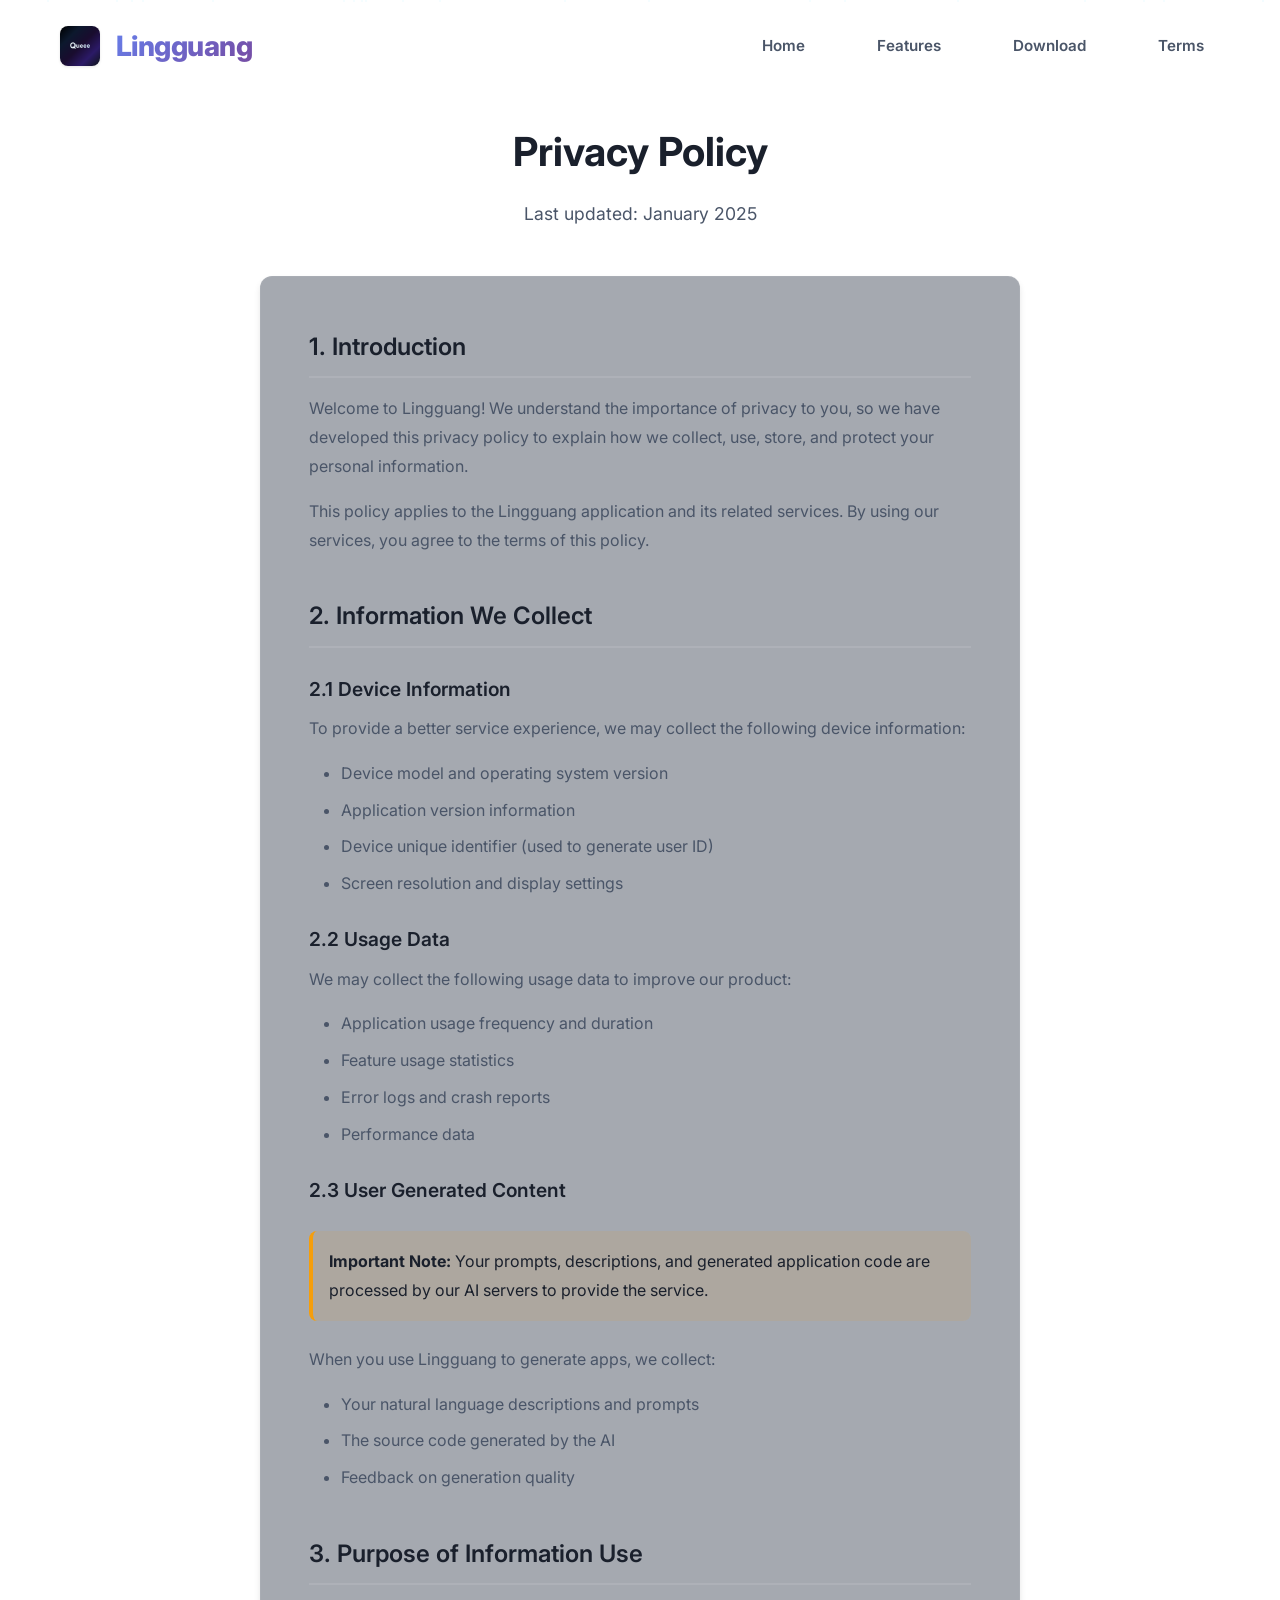
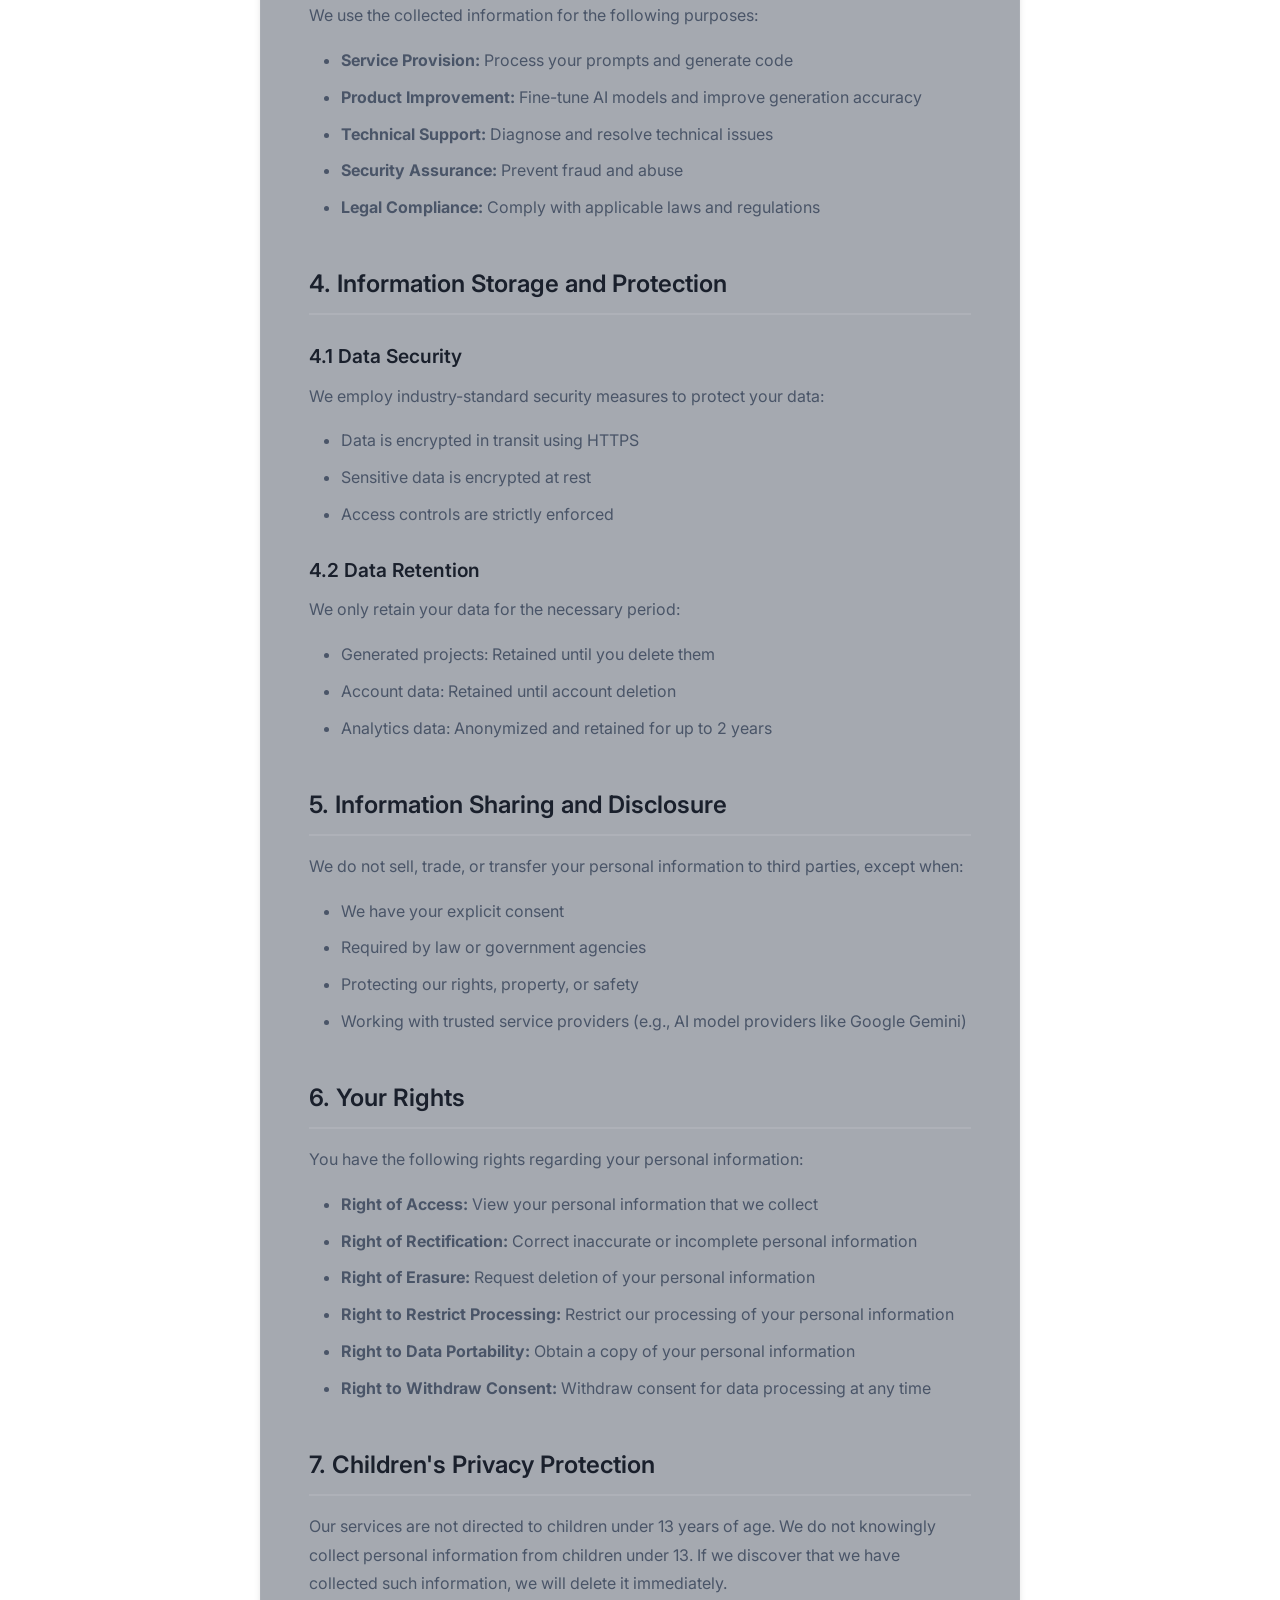
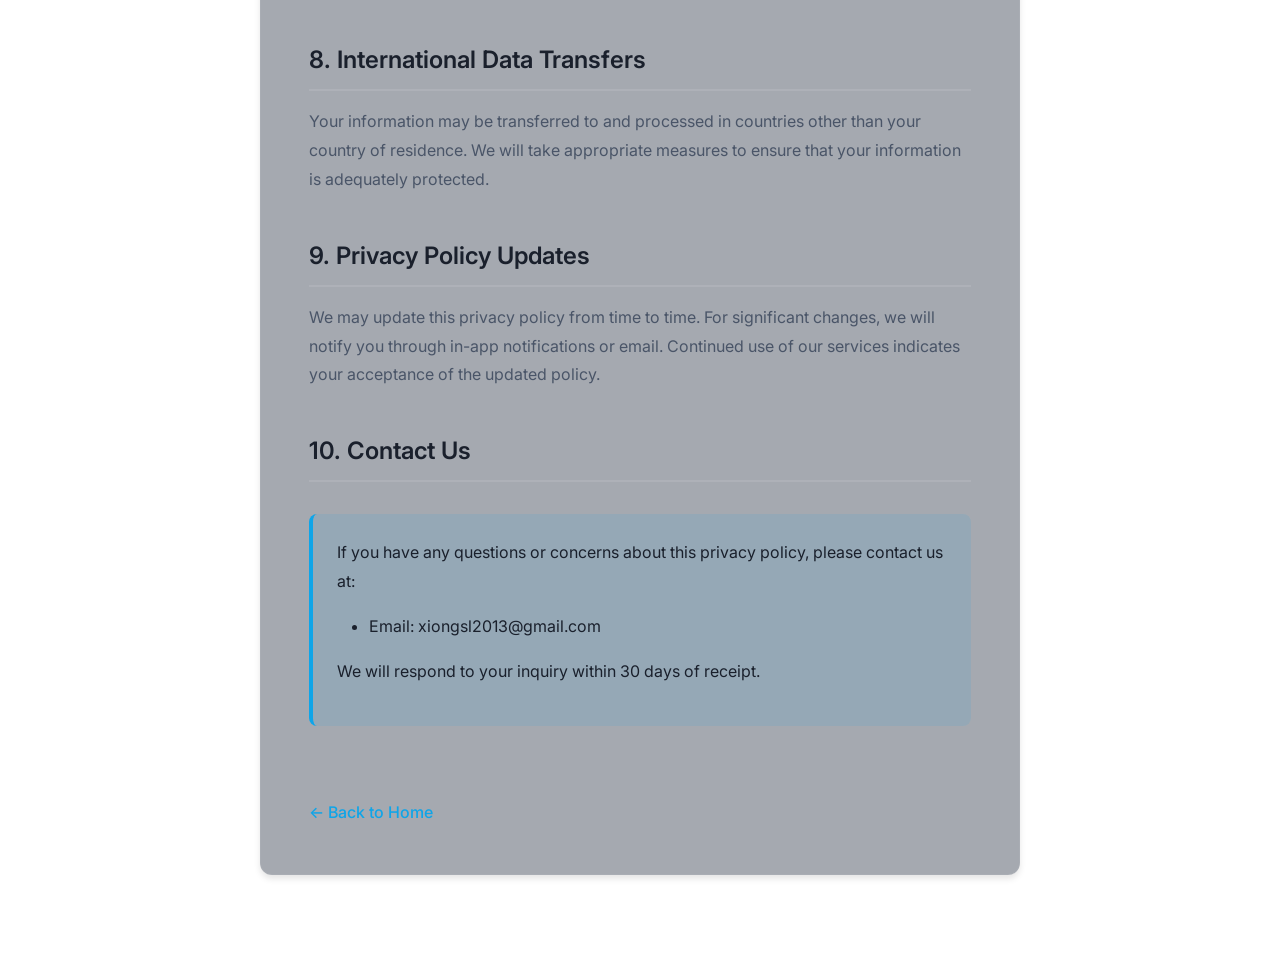
==== privacy.html @ 13939db3 "Initial official website content for Not Gone Today. Made-with: Cursor" ====
<!DOCTYPE html>
<html lang="en">
<head>
    <meta charset="UTF-8">
    <meta name="viewport" content="width=device-width, initial-scale=1.0">
    <title>Privacy Policy - Lingguang</title>
    <meta name="description" content="Lingguang Privacy Policy - Learn how we collect, use and protect your personal information">
    <link rel="preconnect" href="https://fonts.googleapis.com">
    <link rel="preconnect" href="https://fonts.gstatic.com" crossorigin>
    <link href="https://fonts.googleapis.com/css2?family=Inter:wght@400;500;600;700;800;900&display=swap" rel="stylesheet">
    <link rel="stylesheet" href="styles.css">
    <link rel="icon" type="image/png" href="assets/icon/app_icon.png">
    <style>
        .privacy-container {
            max-width: 800px;
            margin: 0 auto;
            padding: 120px 20px 80px;
        }
        
        .privacy-header {
            text-align: center;
            margin-bottom: 3rem;
        }
        
        .privacy-title {
            font-size: 2.5rem;
            font-weight: 700;
            color: var(--text-primary);
            margin-bottom: 1rem;
        }
        
        .privacy-subtitle {
            font-size: 1.1rem;
            color: var(--text-secondary);
        }
        
        .privacy-content {
            background: rgba(30, 41, 59, 0.4);
            backdrop-filter: blur(20px);
            padding: 3rem;
            border-radius: 12px;
            box-shadow: 0 4px 6px rgba(0, 0, 0, 0.1);
            line-height: 1.8;
            border: 1px solid rgba(255, 255, 255, 0.05);
            color: var(--text-secondary);
        }
        
        .privacy-section {
            margin-bottom: 2.5rem;
        }
        
        .privacy-section h2 {
            font-size: 1.5rem;
            font-weight: 600;
            color: var(--text-primary);
            margin-bottom: 1rem;
            padding-bottom: 0.5rem;
            border-bottom: 2px solid rgba(255, 255, 255, 0.1);
        }
        
        .privacy-section h3 {
            font-size: 1.2rem;
            font-weight: 600;
            color: var(--text-primary);
            margin: 1.5rem 0 0.5rem;
        }
        
        .privacy-section p {
            margin-bottom: 1rem;
        }
        
        .privacy-section ul {
            margin: 1rem 0;
            padding-left: 2rem;
        }
        
        .privacy-section li {
            margin-bottom: 0.5rem;
        }
        
        .highlight {
            background-color: rgba(245, 158, 11, 0.1);
            padding: 1rem;
            border-radius: 8px;
            border-left: 4px solid #f59e0b;
            margin: 1.5rem 0;
            color: var(--text-primary);
        }
        
        .contact-info {
            background-color: rgba(14, 165, 233, 0.1);
            padding: 1.5rem;
            border-radius: 8px;
            border-left: 4px solid #0ea5e9;
            margin: 2rem 0;
            color: var(--text-primary);
        }
        
        .back-link {
            display: inline-block;
            margin-top: 2rem;
            color: #0ea5e9;
            text-decoration: none;
            font-weight: 500;
        }
        
        .back-link:hover {
            text-decoration: underline;
        }
        
        @media (max-width: 768px) {
            .privacy-container {
                padding: 100px 15px 60px;
            }
            
            .privacy-content {
                padding: 2rem;
            }
            
            .privacy-title {
                font-size: 2rem;
            }
        }
    </style>
</head>
<body>
    <!-- Navbar -->
    <nav class="navbar">
        <div class="nav-container">
            <div class="nav-logo">
                <img src="assets/icon/app_icon.png" alt="Lingguang" class="logo-img">
                <span class="logo-text">Lingguang</span>
            </div>
            <div class="nav-menu">
                <a href="index.html" class="nav-link">Home</a>
                <a href="index.html#features" class="nav-link">Features</a>
                <a href="index.html#download" class="nav-link">Download</a>
                <a href="terms.html" class="nav-link">Terms</a>
            </div>
        </div>
    </nav>

    <div class="privacy-container">
        <div class="privacy-header">
            <h1 class="privacy-title">Privacy Policy</h1>
            <p class="privacy-subtitle">Last updated: January 2025</p>
        </div>

        <div class="privacy-content">
            <div class="privacy-section">
                <h2>1. Introduction</h2>
                <p>
                    Welcome to Lingguang! We understand the importance of privacy to you, so we have developed this privacy policy to explain how we collect, use, store, and protect your personal information.
                </p>
                <p>
                    This policy applies to the Lingguang application and its related services. By using our services, you agree to the terms of this policy.
                </p>
            </div>

            <div class="privacy-section">
                <h2>2. Information We Collect</h2>
                
                <h3>2.1 Device Information</h3>
                <p>To provide a better service experience, we may collect the following device information:</p>
                <ul>
                    <li>Device model and operating system version</li>
                    <li>Application version information</li>
                    <li>Device unique identifier (used to generate user ID)</li>
                    <li>Screen resolution and display settings</li>
                </ul>

                <h3>2.2 Usage Data</h3>
                <p>We may collect the following usage data to improve our product:</p>
                <ul>
                    <li>Application usage frequency and duration</li>
                    <li>Feature usage statistics</li>
                    <li>Error logs and crash reports</li>
                    <li>Performance data</li>
                </ul>

                <h3>2.3 User Generated Content</h3>
                <div class="highlight">
                    <strong>Important Note:</strong> Your prompts, descriptions, and generated application code are processed by our AI servers to provide the service.
                </div>
                <p>When you use Lingguang to generate apps, we collect:</p>
                <ul>
                    <li>Your natural language descriptions and prompts</li>
                    <li>The source code generated by the AI</li>
                    <li>Feedback on generation quality</li>
                </ul>
            </div>

            <div class="privacy-section">
                <h2>3. Purpose of Information Use</h2>
                <p>We use the collected information for the following purposes:</p>
                <ul>
                    <li><strong>Service Provision:</strong> Process your prompts and generate code</li>
                    <li><strong>Product Improvement:</strong> Fine-tune AI models and improve generation accuracy</li>
                    <li><strong>Technical Support:</strong> Diagnose and resolve technical issues</li>
                    <li><strong>Security Assurance:</strong> Prevent fraud and abuse</li>
                    <li><strong>Legal Compliance:</strong> Comply with applicable laws and regulations</li>
                </ul>
            </div>

            <div class="privacy-section">
                <h2>4. Information Storage and Protection</h2>
                
                <h3>4.1 Data Security</h3>
                <p>We employ industry-standard security measures to protect your data:</p>
                <ul>
                    <li>Data is encrypted in transit using HTTPS</li>
                    <li>Sensitive data is encrypted at rest</li>
                    <li>Access controls are strictly enforced</li>
                </ul>

                <h3>4.2 Data Retention</h3>
                <p>We only retain your data for the necessary period:</p>
                <ul>
                    <li>Generated projects: Retained until you delete them</li>
                    <li>Account data: Retained until account deletion</li>
                    <li>Analytics data: Anonymized and retained for up to 2 years</li>
                </ul>
            </div>

            <div class="privacy-section">
                <h2>5. Information Sharing and Disclosure</h2>
                <p>We do not sell, trade, or transfer your personal information to third parties, except when:</p>
                <ul>
                    <li>We have your explicit consent</li>
                    <li>Required by law or government agencies</li>
                    <li>Protecting our rights, property, or safety</li>
                    <li>Working with trusted service providers (e.g., AI model providers like Google Gemini)</li>
                </ul>
            </div>

            <div class="privacy-section">
                <h2>6. Your Rights</h2>
                <p>You have the following rights regarding your personal information:</p>
                <ul>
                    <li><strong>Right of Access:</strong> View your personal information that we collect</li>
                    <li><strong>Right of Rectification:</strong> Correct inaccurate or incomplete personal information</li>
                    <li><strong>Right of Erasure:</strong> Request deletion of your personal information</li>
                    <li><strong>Right to Restrict Processing:</strong> Restrict our processing of your personal information</li>
                    <li><strong>Right to Data Portability:</strong> Obtain a copy of your personal information</li>
                    <li><strong>Right to Withdraw Consent:</strong> Withdraw consent for data processing at any time</li>
                </ul>
            </div>

            <div class="privacy-section">
                <h2>7. Children's Privacy Protection</h2>
                <p>
                    Our services are not directed to children under 13 years of age. We do not knowingly collect personal information from children under 13.
                    If we discover that we have collected such information, we will delete it immediately.
                </p>
            </div>

            <div class="privacy-section">
                <h2>8. International Data Transfers</h2>
                <p>
                    Your information may be transferred to and processed in countries other than your country of residence.
                    We will take appropriate measures to ensure that your information is adequately protected.
                </p>
            </div>

            <div class="privacy-section">
                <h2>9. Privacy Policy Updates</h2>
                <p>
                    We may update this privacy policy from time to time. For significant changes, we will notify you through in-app notifications or email.
                    Continued use of our services indicates your acceptance of the updated policy.
                </p>
            </div>

            <div class="privacy-section">
                <h2>10. Contact Us</h2>
                <div class="contact-info">
                    <p>If you have any questions or concerns about this privacy policy, please contact us at:</p>
                    <ul>
                        <li>Email: xiongsl2013@gmail.com</li>
                    </ul>
                    <p>We will respond to your inquiry within 30 days of receipt.</p>
                </div>
            </div>

            <a href="index.html" class="back-link">← Back to Home</a>
        </div>
    </div>

    <script src="script.js"></script>
</body>
</html>
---- styles.css ----
/* 全局样式重置 */
* {
    margin: 0;
    padding: 0;
    box-sizing: border-box;
}

:root {
    /* 现代化配色方案 */
    --primary-gradient: linear-gradient(135deg, #667eea 0%, #764ba2 100%);
    --secondary-gradient: linear-gradient(135deg, #f093fb 0%, #f5576c 100%);
    --accent-gradient: linear-gradient(135deg, #4facfe 0%, #00f2fe 100%);
    --dark-gradient: linear-gradient(135deg, #2c3e50 0%, #34495e 100%);
    --glass-bg: rgba(255, 255, 255, 0.1);
    --glass-border: rgba(255, 255, 255, 0.2);
    --text-primary: #1a202c;
    --text-secondary: #4a5568;
    --text-muted: #718096;
    --bg-primary: #ffffff;
    --bg-secondary: #f7fafc;
    --bg-dark: #1a202c;
    --shadow-sm: 0 1px 3px rgba(0, 0, 0, 0.1);
    --shadow-md: 0 4px 6px rgba(0, 0, 0, 0.1);
    --shadow-lg: 0 10px 25px rgba(0, 0, 0, 0.15);
    --shadow-xl: 0 20px 40px rgba(0, 0, 0, 0.2);
    --border-radius: 16px;
    --border-radius-sm: 8px;
    --border-radius-lg: 24px;
}

body {
    font-family: 'Inter', -apple-system, BlinkMacSystemFont, 'Segoe UI', 'Roboto', 'Oxygen', 'Ubuntu', 'Cantarell', sans-serif;
    line-height: 1.6;
    color: var(--text-primary);
    background: var(--bg-primary);
    overflow-x: hidden;
}

.container {
    max-width: 1200px;
    margin: 0 auto;
    padding: 0 20px;
}

/* 导航栏样式 */
.navbar {
    position: fixed;
    top: 0;
    left: 0;
    right: 0;
    background: rgba(255, 255, 255, 0.8);
    backdrop-filter: blur(20px);
    -webkit-backdrop-filter: blur(20px);
    border-bottom: 1px solid rgba(255, 255, 255, 0.2);
    z-index: 1000;
    padding: 1.5rem 0;
    transition: all 0.3s ease;
}

.navbar.scrolled {
    background: rgba(255, 255, 255, 0.95);
    box-shadow: var(--shadow-md);
    padding: 1rem 0;
}

.nav-container {
    max-width: 1200px;
    margin: 0 auto;
    padding: 0 20px;
    display: flex;
    justify-content: space-between;
    align-items: center;
}

.nav-logo {
    display: flex;
    align-items: center;
    gap: 16px;
    transition: transform 0.3s ease;
}

.nav-logo:hover {
    transform: scale(1.05);
}

.logo-img {
    width: 40px;
    height: 40px;
    border-radius: var(--border-radius-sm);
    box-shadow: var(--shadow-sm);
    transition: all 0.3s ease;
}

.logo-img:hover {
    box-shadow: var(--shadow-md);
    transform: rotate(5deg);
}

.logo-text {
    font-size: 1.75rem;
    font-weight: 800;
    background: var(--primary-gradient);
    -webkit-background-clip: text;
    -webkit-text-fill-color: transparent;
    background-clip: text;
    letter-spacing: -0.02em;
}

.nav-menu {
    display: flex;
    gap: 2.5rem;
    align-items: center;
}

.nav-link {
    text-decoration: none;
    color: var(--text-secondary);
    font-weight: 600;
    font-size: 0.95rem;
    position: relative;
    transition: all 0.3s ease;
    padding: 0.5rem 1rem;
    border-radius: var(--border-radius-sm);
}

.nav-link:hover {
    color: var(--text-primary);
    background: rgba(102, 126, 234, 0.1);
    transform: translateY(-2px);
}

.nav-link::after {
    content: '';
    position: absolute;
    bottom: -2px;
    left: 50%;
    width: 0;
    height: 2px;
    background: var(--primary-gradient);
    transition: all 0.3s ease;
    transform: translateX(-50%);
}

.nav-link:hover::after {
    width: 80%;
}

/* 英雄区域样式 */
.hero {
    padding: 140px 0 100px;
    text-align: center;
    background: linear-gradient(135deg, #667eea 0%, #764ba2 50%, #f093fb 100%);
    color: white;
    position: relative;
    overflow: hidden;
}

.hero::before {
    content: '';
    position: absolute;
    top: 0;
    left: 0;
    right: 0;
    bottom: 0;
    background: url('data:image/svg+xml,<svg xmlns="http://www.w3.org/2000/svg" viewBox="0 0 100 100"><defs><pattern id="ai-pattern" width="50" height="50" patternUnits="userSpaceOnUse"><circle cx="25" cy="25" r="2" fill="rgba(102,126,234,0.1)"/><circle cx="10" cy="10" r="1" fill="rgba(240,147,251,0.1)"/><circle cx="40" cy="15" r="1.5" fill="rgba(79,172,254,0.1)"/><circle cx="15" cy="40" r="1" fill="rgba(102,126,234,0.1)"/><circle cx="35" cy="35" r="0.5" fill="rgba(240,147,251,0.1)"/></pattern></defs><rect width="100" height="100" fill="url(%23ai-pattern)"/></svg>');
    opacity: 0.4;
    animation: neuralNetwork 15s ease-in-out infinite;
}

.hero::after {
    content: '';
    position: absolute;
    top: 0;
    left: 0;
    right: 0;
    bottom: 0;
    background: linear-gradient(45deg, transparent 30%, rgba(102, 126, 234, 0.1) 50%, transparent 70%);
    animation: dataFlow 8s ease-in-out infinite;
    pointer-events: none;
}

@keyframes float {
    0%, 100% { transform: translateY(0px) rotate(0deg); }
    50% { transform: translateY(-20px) rotate(1deg); }
}

.hero-container {
    max-width: 900px;
    margin: 0 auto;
    padding: 0 20px;
    position: relative;
    z-index: 2;
}

.hero-title {
    font-size: 4rem;
    font-weight: 900;
    margin-bottom: 1.5rem;
    letter-spacing: -0.03em;
    background: linear-gradient(135deg, #ffffff 0%, #f0f9ff 100%);
    -webkit-background-clip: text;
    -webkit-text-fill-color: transparent;
    background-clip: text;
    text-shadow: 0 4px 8px rgba(0, 0, 0, 0.1);
    animation: fadeInUp 1s ease-out;
}

.hero-subtitle {
    font-size: 1.75rem;
    font-weight: 500;
    margin-bottom: 2.5rem;
    opacity: 0.95;
    color: rgba(255, 255, 255, 0.9);
    animation: fadeInUp 1s ease-out 0.2s both;
}

.hero-description {
    font-size: 1.2rem;
    line-height: 1.8;
    margin-bottom: 3.5rem;
    opacity: 0.85;
    max-width: 700px;
    margin-left: auto;
    margin-right: auto;
    color: rgba(255, 255, 255, 0.9);
    animation: fadeInUp 1s ease-out 0.4s both;
}

.hero-buttons {
    display: flex;
    gap: 1.5rem;
    justify-content: center;
    flex-wrap: wrap;
    animation: fadeInUp 1s ease-out 0.6s both;
}

/* 按钮样式 */
.btn {
    display: inline-flex;
    align-items: center;
    justify-content: center;
    padding: 16px 32px;
    border-radius: var(--border-radius);
    text-decoration: none;
    font-weight: 700;
    font-size: 1.1rem;
    transition: all 0.4s cubic-bezier(0.4, 0, 0.2, 1);
    border: none;
    cursor: pointer;
    position: relative;
    overflow: hidden;
    min-width: 160px;
    box-shadow: var(--shadow-lg);
}

.btn::before {
    content: '';
    position: absolute;
    top: 0;
    left: -100%;
    width: 100%;
    height: 100%;
    background: linear-gradient(90deg, transparent, rgba(255, 255, 255, 0.3), transparent);
    transition: left 0.6s ease;
}

.btn::after {
    content: '';
    position: absolute;
    top: 0;
    left: 0;
    right: 0;
    bottom: 0;
    background: linear-gradient(135deg, rgba(102, 126, 234, 0.1), rgba(240, 147, 251, 0.1));
    opacity: 0;
    transition: opacity 0.3s ease;
    border-radius: var(--border-radius);
}

.btn:hover::before {
    left: 100%;
}

.btn:hover::after {
    opacity: 1;
}

.btn-primary {
    background: var(--dark-gradient);
    color: white;
    border: 2px solid transparent;
}

.btn-primary:hover {
    transform: translateY(-4px) scale(1.02);
    box-shadow: var(--shadow-xl);
    background: linear-gradient(135deg, #1a202c 0%, #2d3748 100%);
}

.btn-secondary {
    background: rgba(255, 255, 255, 0.1);
    color: white;
    border: 2px solid rgba(255, 255, 255, 0.3);
    backdrop-filter: blur(10px);
}

.btn-secondary:hover {
    background: rgba(255, 255, 255, 0.2);
    border-color: rgba(255, 255, 255, 0.6);
    transform: translateY(-4px) scale(1.02);
    box-shadow: var(--shadow-xl);
}

/* 功能特性区域 */
.features {
    padding: 100px 0;
    background: linear-gradient(135deg, #f8fafc 0%, #e2e8f0 100%);
    position: relative;
}

.features::before {
    content: '';
    position: absolute;
    top: 0;
    left: 0;
    right: 0;
    bottom: 0;
    background: url('data:image/svg+xml,<svg xmlns="http://www.w3.org/2000/svg" viewBox="0 0 100 100"><defs><pattern id="dots" width="20" height="20" patternUnits="userSpaceOnUse"><circle cx="10" cy="10" r="1" fill="rgba(102,126,234,0.1)"/></pattern></defs><rect width="100" height="100" fill="url(%23dots)"/></svg>');
    opacity: 0.5;
}

.section-title {
    font-size: 3rem;
    font-weight: 800;
    text-align: center;
    margin-bottom: 1.5rem;
    background: var(--primary-gradient);
    -webkit-background-clip: text;
    -webkit-text-fill-color: transparent;
    background-clip: text;
    letter-spacing: -0.02em;
    position: relative;
    z-index: 2;
}

.section-subtitle {
    font-size: 1.3rem;
    text-align: center;
    color: var(--text-secondary);
    margin-bottom: 5rem;
    font-weight: 500;
    position: relative;
    z-index: 2;
}

.features-grid {
    display: grid;
    grid-template-columns: repeat(auto-fit, minmax(380px, 1fr));
    gap: 2.5rem;
    margin-top: 4rem;
    position: relative;
    z-index: 2;
}

.feature-card {
    background: rgba(255, 255, 255, 0.9);
    backdrop-filter: blur(20px);
    padding: 2.5rem;
    border-radius: var(--border-radius-lg);
    box-shadow: var(--shadow-lg);
    transition: all 0.4s cubic-bezier(0.4, 0, 0.2, 1);
    border: 1px solid rgba(255, 255, 255, 0.2);
    position: relative;
    overflow: hidden;
}

.feature-card::before {
    content: '';
    position: absolute;
    top: 0;
    left: 0;
    right: 0;
    height: 4px;
    background: var(--primary-gradient);
    transform: scaleX(0);
    transition: transform 0.4s ease;
}

.feature-card:hover::before {
    transform: scaleX(1);
}

.feature-card:hover {
    transform: translateY(-8px) scale(1.02);
    box-shadow: var(--shadow-xl);
    background: rgba(255, 255, 255, 0.95);
}

.feature-icon {
    width: 80px;
    height: 80px;
    background: var(--primary-gradient);
    border-radius: var(--border-radius);
    display: flex;
    align-items: center;
    justify-content: center;
    margin-bottom: 2rem;
    color: white;
    box-shadow: var(--shadow-md);
    transition: all 0.3s ease;
    position: relative;
    overflow: hidden;
}

.feature-icon::before {
    content: '';
    position: absolute;
    top: -50%;
    left: -50%;
    width: 200%;
    height: 200%;
    background: linear-gradient(45deg, transparent, rgba(255, 255, 255, 0.1), transparent);
    transform: rotate(45deg);
    transition: all 0.6s ease;
    opacity: 0;
}

.feature-icon::after {
    content: '';
    position: absolute;
    top: 0;
    left: 0;
    right: 0;
    bottom: 0;
    border-radius: var(--border-radius);
    background: linear-gradient(135deg, rgba(102, 126, 234, 0.2), rgba(240, 147, 251, 0.2));
    opacity: 0;
    transition: opacity 0.3s ease;
}

.feature-card:hover .feature-icon::before {
    opacity: 1;
    transform: rotate(45deg) translate(100%, 100%);
}

.feature-card:hover .feature-icon::after {
    opacity: 1;
}

.feature-card:hover .feature-icon {
    transform: scale(1.1) rotate(5deg);
    box-shadow: 0 0 30px rgba(102, 126, 234, 0.4), var(--shadow-lg);
    animation: aiGlow 2s ease-in-out infinite;
}

.feature-title {
    font-size: 1.6rem;
    font-weight: 700;
    margin-bottom: 1.2rem;
    color: var(--text-primary);
    letter-spacing: -0.01em;
}

.feature-description {
    color: var(--text-secondary);
    line-height: 1.7;
    font-size: 1rem;
}

/* 下载区域 */
.download {
    padding: 100px 0;
    background: var(--bg-dark);
    color: white;
    position: relative;
    overflow: hidden;
}

.download::before {
    content: '';
    position: absolute;
    top: 0;
    left: 0;
    right: 0;
    bottom: 0;
    background: linear-gradient(135deg, #1a202c 0%, #2d3748 50%, #4a5568 100%);
    opacity: 0.9;
}

.download .section-title {
    color: white;
    background: linear-gradient(135deg, #ffffff 0%, #e2e8f0 100%);
    -webkit-background-clip: text;
    -webkit-text-fill-color: transparent;
    background-clip: text;
}

.download .section-subtitle {
    color: rgba(255, 255, 255, 0.8);
}

.download-grid {
    display: grid;
    grid-template-columns: repeat(auto-fit, minmax(300px, 1fr));
    gap: 3rem;
    margin-top: 4rem;
    max-width: 800px;
    margin-left: auto;
    margin-right: auto;
    position: relative;
    z-index: 2;
}

.download-card {
    background: rgba(255, 255, 255, 0.1);
    backdrop-filter: blur(20px);
    padding: 3rem 2rem;
    border-radius: var(--border-radius-lg);
    text-align: center;
    border: 1px solid rgba(255, 255, 255, 0.2);
    transition: all 0.4s cubic-bezier(0.4, 0, 0.2, 1);
    position: relative;
    overflow: hidden;
}

.download-card::before {
    content: '';
    position: absolute;
    top: 0;
    left: 0;
    right: 0;
    bottom: 0;
    background: var(--accent-gradient);
    opacity: 0;
    transition: opacity 0.4s ease;
}

.download-card:hover::before {
    opacity: 0.1;
}

.download-card:hover {
    transform: translateY(-8px) scale(1.05);
    box-shadow: 0 25px 50px rgba(0, 0, 0, 0.3);
    background: rgba(255, 255, 255, 0.15);
    border-color: rgba(255, 255, 255, 0.3);
}

.download-icon {
    width: 80px;
    height: 80px;
    background: var(--accent-gradient);
    border-radius: var(--border-radius);
    display: flex;
    align-items: center;
    justify-content: center;
    margin: 0 auto 2rem;
    color: white;
    box-shadow: var(--shadow-lg);
    transition: all 0.3s ease;
    position: relative;
    z-index: 2;
}

.download-card:hover .download-icon {
    transform: scale(1.1) rotate(10deg);
    box-shadow: 0 0 40px rgba(79, 172, 254, 0.5), var(--shadow-xl);
    animation: aiGlow 3s ease-in-out infinite;
}

.download-card h3 {
    font-size: 1.8rem;
    font-weight: 700;
    margin-bottom: 0.8rem;
    color: white;
    position: relative;
    z-index: 2;
}

.download-card p {
    color: rgba(255, 255, 255, 0.8);
    margin-bottom: 2rem;
    font-size: 1.1rem;
    position: relative;
    z-index: 2;
}

/* 页脚样式 */
.footer {
    background: var(--dark-gradient);
    color: white;
    padding: 4rem 0 2rem;
    position: relative;
    overflow: hidden;
}

.footer::before {
    content: '';
    position: absolute;
    top: 0;
    left: 0;
    right: 0;
    bottom: 0;
    background: url('data:image/svg+xml,<svg xmlns="http://www.w3.org/2000/svg" viewBox="0 0 100 100"><defs><pattern id="footer-dots" width="10" height="10" patternUnits="userSpaceOnUse"><circle cx="5" cy="5" r="0.5" fill="rgba(255,255,255,0.1)"/></pattern></defs><rect width="100" height="100" fill="url(%23footer-dots)"/></svg>');
    opacity: 0.3;
}

.footer-content {
    display: flex;
    justify-content: space-between;
    align-items: center;
    margin-bottom: 3rem;
    position: relative;
    z-index: 2;
}

.footer-logo {
    display: flex;
    align-items: center;
    gap: 16px;
}

.footer-logo .logo-text {
    color: white;
    font-size: 1.5rem;
    font-weight: 800;
}

.footer-logo .logo-img {
    width: 40px;
    height: 40px;
    border-radius: var(--border-radius-sm);
    box-shadow: var(--shadow-md);
}

.footer-links {
    display: flex;
    gap: 2.5rem;
}

.footer-links a {
    color: rgba(255, 255, 255, 0.8);
    text-decoration: none;
    font-weight: 500;
    transition: all 0.3s ease;
    padding: 0.5rem 1rem;
    border-radius: var(--border-radius-sm);
}

.footer-links a:hover {
    color: white;
    background: rgba(255, 255, 255, 0.1);
    transform: translateY(-2px);
}

.footer-bottom {
    text-align: center;
    padding-top: 2rem;
    border-top: 1px solid rgba(255, 255, 255, 0.2);
    color: rgba(255, 255, 255, 0.6);
    position: relative;
    z-index: 2;
}

/* 响应式设计 */
@media (max-width: 768px) {
    .nav-menu {
        display: none;
    }
    
    .hero-title {
        font-size: 2.5rem;
    }
    
    .hero-subtitle {
        font-size: 1.2rem;
    }
    
    .hero-buttons {
        flex-direction: column;
        align-items: center;
    }
    
    .features-grid {
        grid-template-columns: 1fr;
    }
    
    .download-grid {
        grid-template-columns: repeat(auto-fit, minmax(200px, 1fr));
    }
    
    .footer-content {
        flex-direction: column;
        gap: 1rem;
        text-align: center;
    }
    
    .footer-links {
        flex-wrap: wrap;
        justify-content: center;
    }
}

@media (max-width: 480px) {
    .hero {
        padding: 100px 0 60px;
    }
    
    .hero-title {
        font-size: 2rem;
    }
    
    .section-title {
        font-size: 2rem;
    }
    
    .feature-card,
    .download-card {
        padding: 1.5rem;
    }
}

/* 平滑滚动 */
html {
    scroll-behavior: smooth;
}

/* 加载动画 */
@keyframes fadeInUp {
    from {
        opacity: 0;
        transform: translateY(30px);
    }
    to {
        opacity: 1;
        transform: translateY(0);
    }
}

@keyframes slideInLeft {
    from {
        opacity: 0;
        transform: translateX(-50px);
    }
    to {
        opacity: 1;
        transform: translateX(0);
    }
}

@keyframes slideInRight {
    from {
        opacity: 0;
        transform: translateX(50px);
    }
    to {
        opacity: 1;
        transform: translateX(0);
    }
}

@keyframes pulse {
    0%, 100% {
        transform: scale(1);
    }
    50% {
        transform: scale(1.05);
    }
}

@keyframes aiGlow {
    0%, 100% {
        box-shadow: 0 0 20px rgba(102, 126, 234, 0.3);
    }
    50% {
        box-shadow: 0 0 40px rgba(102, 126, 234, 0.6), 0 0 60px rgba(240, 147, 251, 0.3);
    }
}

@keyframes neuralNetwork {
    0% {
        transform: translateY(0px) rotate(0deg);
        opacity: 0.3;
    }
    25% {
        transform: translateY(-10px) rotate(90deg);
        opacity: 0.6;
    }
    50% {
        transform: translateY(-20px) rotate(180deg);
        opacity: 0.9;
    }
    75% {
        transform: translateY(-10px) rotate(270deg);
        opacity: 0.6;
    }
    100% {
        transform: translateY(0px) rotate(360deg);
        opacity: 0.3;
    }
}

@keyframes dataFlow {
    0% {
        transform: translateX(-100%);
        opacity: 0;
    }
    50% {
        opacity: 1;
    }
    100% {
        transform: translateX(100%);
        opacity: 0;
    }
}

@keyframes matrixRain {
    0% {
        transform: translateY(-100vh);
        opacity: 0;
    }
    10% {
        opacity: 1;
    }
    90% {
        opacity: 1;
    }
    100% {
        transform: translateY(100vh);
        opacity: 0;
    }
}

@keyframes hologram {
    0%, 100% {
        opacity: 0.8;
        transform: scale(1);
    }
    50% {
        opacity: 1;
        transform: scale(1.02);
    }
}

@keyframes circuitPulse {
    0%, 100% {
        stroke-dashoffset: 0;
    }
    50% {
        stroke-dashoffset: 20;
    }
}

.feature-card,
.download-card {
    animation: fadeInUp 0.8s ease-out;
}

.nav-logo {
    animation: slideInLeft 0.8s ease-out;
}

.nav-menu {
    animation: slideInRight 0.8s ease-out;
}

/* 滚动条样式 */
::-webkit-scrollbar {
    width: 8px;
}

::-webkit-scrollbar-track {
    background: #f1f1f1;
}

::-webkit-scrollbar-thumb {
    background: #c1c1c1;
    border-radius: 4px;
}

::-webkit-scrollbar-thumb:hover {
    background: #a8a8a8;
}
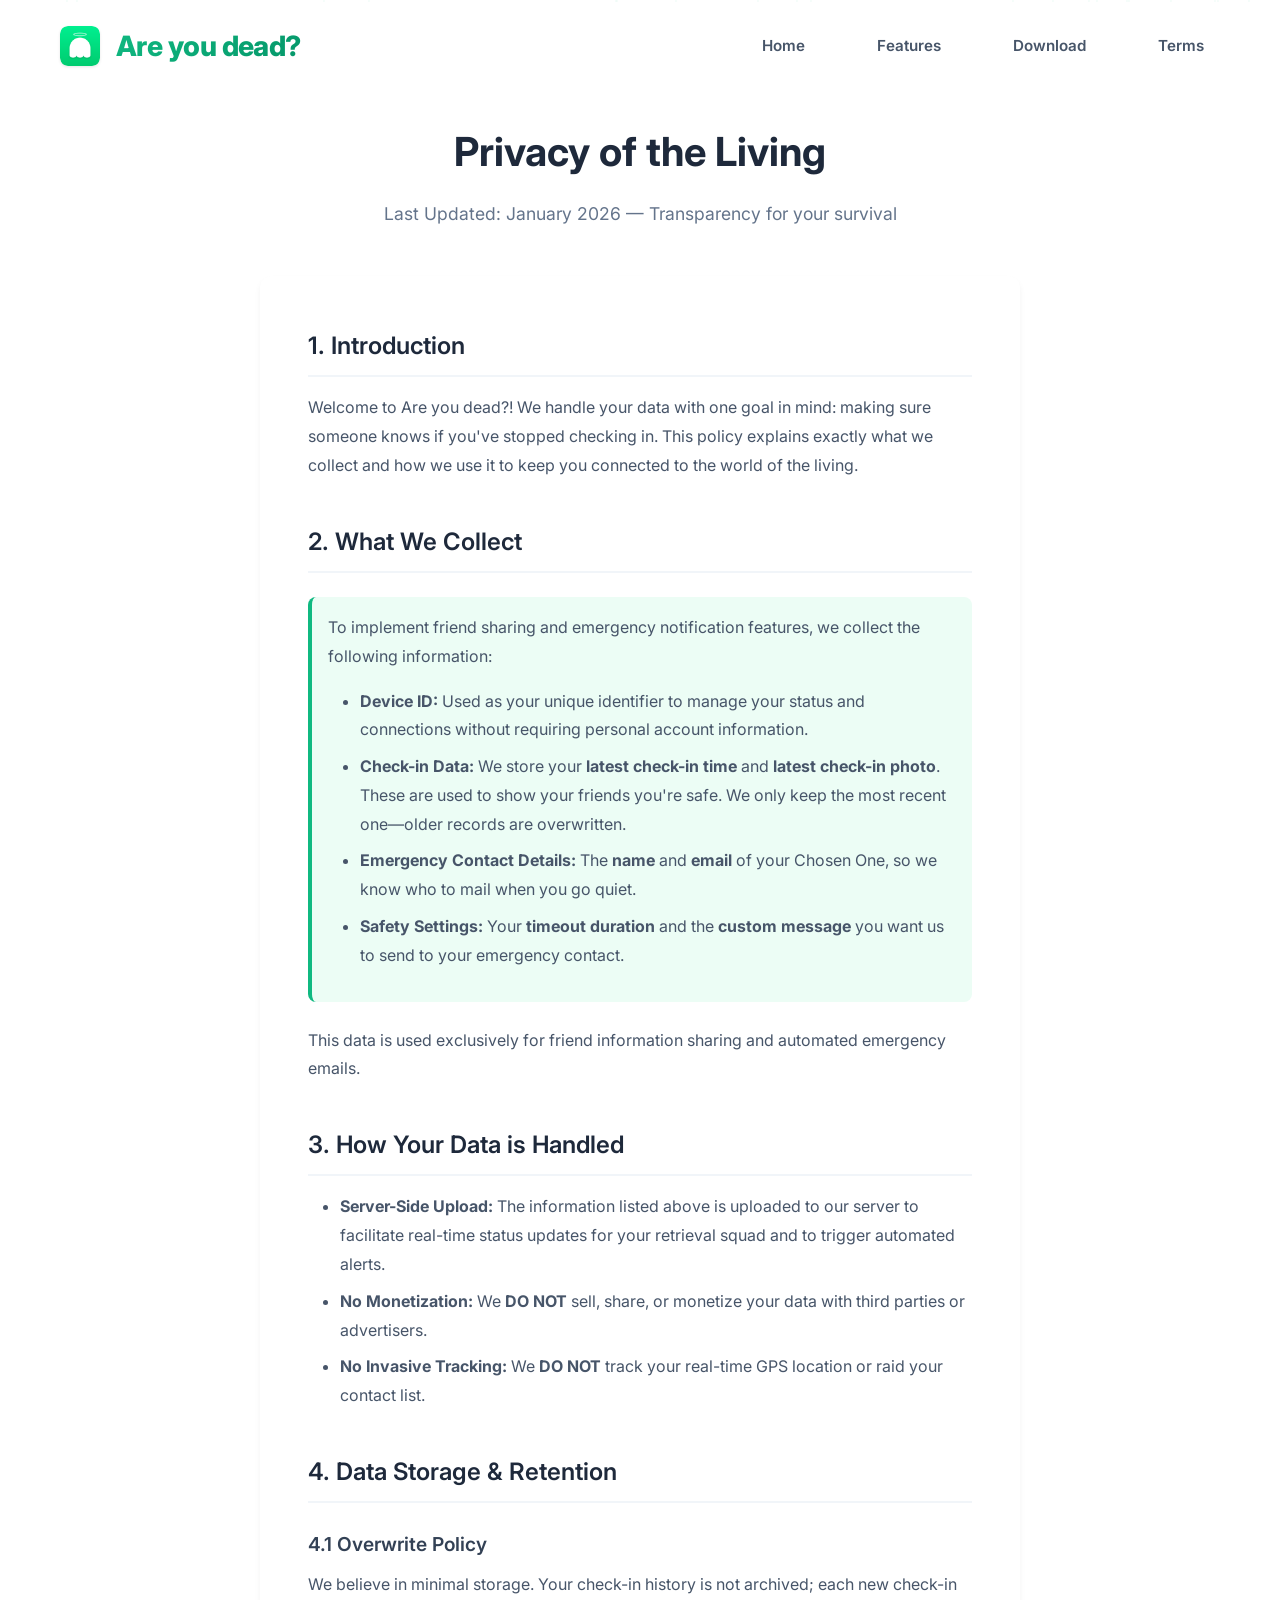
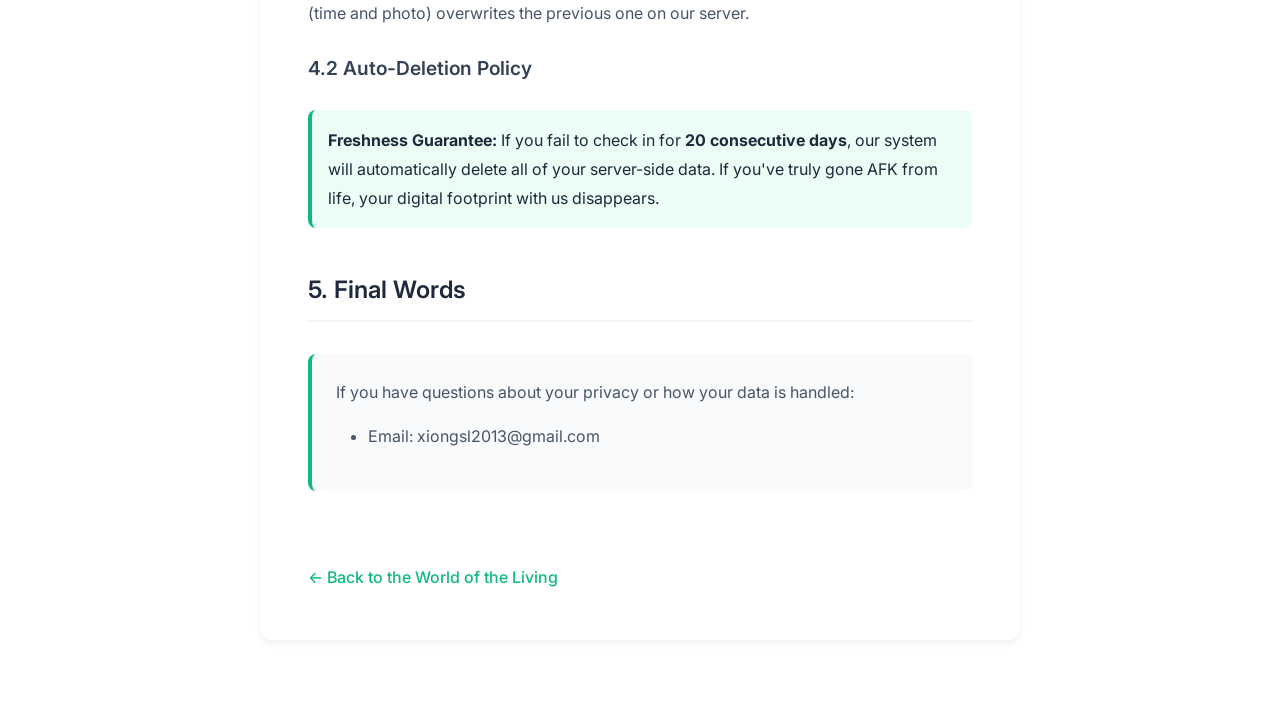
==== commit 1b21a164: "Replace website content with source from diedyet/website directory. Made-with: Cursor" ====
--- a/privacy.html
+++ b/privacy.html
@@ -3,8 +3,8 @@
 <head>
     <meta charset="UTF-8">
     <meta name="viewport" content="width=device-width, initial-scale=1.0">
-    <title>Privacy Policy - Lingguang</title>
-    <meta name="description" content="Lingguang Privacy Policy - Learn how we collect, use and protect your personal information">
+    <title>Privacy of the Living - Are you dead?</title>
+    <meta name="description" content="Are you dead? Privacy Policy - How we keep your secrets while you're still alive">
     <link rel="preconnect" href="https://fonts.googleapis.com">
     <link rel="preconnect" href="https://fonts.gstatic.com" crossorigin>
     <link href="https://fonts.googleapis.com/css2?family=Inter:wght@400;500;600;700;800;900&display=swap" rel="stylesheet">
@@ -25,24 +25,21 @@
         .privacy-title {
             font-size: 2.5rem;
             font-weight: 700;
-            color: var(--text-primary);
+            color: #1e293b;
             margin-bottom: 1rem;
         }
         
         .privacy-subtitle {
             font-size: 1.1rem;
-            color: var(--text-secondary);
+            color: #64748b;
         }
         
         .privacy-content {
-            background: rgba(30, 41, 59, 0.4);
-            backdrop-filter: blur(20px);
+            background: white;
             padding: 3rem;
             border-radius: 12px;
-            box-shadow: 0 4px 6px rgba(0, 0, 0, 0.1);
+            box-shadow: 0 4px 6px rgba(0, 0, 0, 0.05);
             line-height: 1.8;
-            border: 1px solid rgba(255, 255, 255, 0.05);
-            color: var(--text-secondary);
         }
         
         .privacy-section {
@@ -52,21 +49,22 @@
         .privacy-section h2 {
             font-size: 1.5rem;
             font-weight: 600;
-            color: var(--text-primary);
+            color: #1e293b;
             margin-bottom: 1rem;
             padding-bottom: 0.5rem;
-            border-bottom: 2px solid rgba(255, 255, 255, 0.1);
+            border-bottom: 2px solid #f1f5f9;
         }
         
         .privacy-section h3 {
             font-size: 1.2rem;
             font-weight: 600;
-            color: var(--text-primary);
+            color: #334155;
             margin: 1.5rem 0 0.5rem;
         }
         
         .privacy-section p {
             margin-bottom: 1rem;
+            color: #475569;
         }
         
         .privacy-section ul {
@@ -76,30 +74,29 @@
         
         .privacy-section li {
             margin-bottom: 0.5rem;
+            color: #475569;
         }
         
         .highlight {
-            background-color: rgba(245, 158, 11, 0.1);
+            background-color: #ecfdf5;
             padding: 1rem;
             border-radius: 8px;
-            border-left: 4px solid #f59e0b;
+            border-left: 4px solid #10b981;
             margin: 1.5rem 0;
-            color: var(--text-primary);
         }
         
         .contact-info {
-            background-color: rgba(14, 165, 233, 0.1);
+            background-color: #f8fafc;
             padding: 1.5rem;
             border-radius: 8px;
-            border-left: 4px solid #0ea5e9;
+            border-left: 4px solid #10b981;
             margin: 2rem 0;
-            color: var(--text-primary);
         }
         
         .back-link {
             display: inline-block;
             margin-top: 2rem;
-            color: #0ea5e9;
+            color: #10b981;
             text-decoration: none;
             font-weight: 500;
         }
@@ -128,8 +125,8 @@
     <nav class="navbar">
         <div class="nav-container">
             <div class="nav-logo">
-                <img src="assets/icon/app_icon.png" alt="Lingguang" class="logo-img">
-                <span class="logo-text">Lingguang</span>
+                <img src="assets/icon/app_icon.png" alt="Are you dead?" class="logo-img">
+                <span class="logo-text">Are you dead?</span>
             </div>
             <div class="nav-menu">
                 <a href="index.html" class="nav-link">Home</a>
@@ -142,146 +139,64 @@
 
     <div class="privacy-container">
         <div class="privacy-header">
-            <h1 class="privacy-title">Privacy Policy</h1>
-            <p class="privacy-subtitle">Last updated: January 2025</p>
+            <h1 class="privacy-title">Privacy of the Living</h1>
+            <p class="privacy-subtitle">Last Updated: January 2026 — Transparency for your survival</p>
         </div>
 
         <div class="privacy-content">
             <div class="privacy-section">
                 <h2>1. Introduction</h2>
                 <p>
-                    Welcome to Lingguang! We understand the importance of privacy to you, so we have developed this privacy policy to explain how we collect, use, store, and protect your personal information.
+                    Welcome to Are you dead?! We handle your data with one goal in mind: making sure someone knows if you've stopped checking in. This policy explains exactly what we collect and how we use it to keep you connected to the world of the living.
                 </p>
-                <p>
-                    This policy applies to the Lingguang application and its related services. By using our services, you agree to the terms of this policy.
-                </p>
-            </div>
-
-            <div class="privacy-section">
-                <h2>2. Information We Collect</h2>
+            </div>
+
+            <div class="privacy-section">
+                <h2>2. What We Collect</h2>
+                <div class="highlight">
+                    <p>To implement friend sharing and emergency notification features, we collect the following information:</p>
+                    <ul>
+                        <li><strong>Device ID:</strong> Used as your unique identifier to manage your status and connections without requiring personal account information.</li>
+                        <li><strong>Check-in Data:</strong> We store your <strong>latest check-in time</strong> and <strong>latest check-in photo</strong>. These are used to show your friends you're safe. We only keep the most recent one—older records are overwritten.</li>
+                        <li><strong>Emergency Contact Details:</strong> The <strong>name</strong> and <strong>email</strong> of your Chosen One, so we know who to mail when you go quiet.</li>
+                        <li><strong>Safety Settings:</strong> Your <strong>timeout duration</strong> and the <strong>custom message</strong> you want us to send to your emergency contact.</li>
+                    </ul>
+                </div>
+                <p>This data is used exclusively for friend information sharing and automated emergency emails.</p>
+            </div>
+
+            <div class="privacy-section">
+                <h2>3. How Your Data is Handled</h2>
+                <ul>
+                    <li><strong>Server-Side Upload:</strong> The information listed above is uploaded to our server to facilitate real-time status updates for your retrieval squad and to trigger automated alerts.</li>
+                    <li><strong>No Monetization:</strong> We <strong>DO NOT</strong> sell, share, or monetize your data with third parties or advertisers.</li>
+                    <li><strong>No Invasive Tracking:</strong> We <strong>DO NOT</strong> track your real-time GPS location or raid your contact list.</li>
+                </ul>
+            </div>
+
+            <div class="privacy-section">
+                <h2>4. Data Storage & Retention</h2>
                 
-                <h3>2.1 Device Information</h3>
-                <p>To provide a better service experience, we may collect the following device information:</p>
-                <ul>
-                    <li>Device model and operating system version</li>
-                    <li>Application version information</li>
-                    <li>Device unique identifier (used to generate user ID)</li>
-                    <li>Screen resolution and display settings</li>
-                </ul>
-
-                <h3>2.2 Usage Data</h3>
-                <p>We may collect the following usage data to improve our product:</p>
-                <ul>
-                    <li>Application usage frequency and duration</li>
-                    <li>Feature usage statistics</li>
-                    <li>Error logs and crash reports</li>
-                    <li>Performance data</li>
-                </ul>
-
-                <h3>2.3 User Generated Content</h3>
+                <h3>4.1 Overwrite Policy</h3>
+                <p>We believe in minimal storage. Your check-in history is not archived; each new check-in (time and photo) overwrites the previous one on our server.</p>
+
+                <h3>4.2 Auto-Deletion Policy</h3>
                 <div class="highlight">
-                    <strong>Important Note:</strong> Your prompts, descriptions, and generated application code are processed by our AI servers to provide the service.
+                    <strong>Freshness Guarantee:</strong> If you fail to check in for <strong>20 consecutive days</strong>, our system will automatically delete all of your server-side data. If you've truly gone AFK from life, your digital footprint with us disappears.
                 </div>
-                <p>When you use Lingguang to generate apps, we collect:</p>
-                <ul>
-                    <li>Your natural language descriptions and prompts</li>
-                    <li>The source code generated by the AI</li>
-                    <li>Feedback on generation quality</li>
-                </ul>
-            </div>
-
-            <div class="privacy-section">
-                <h2>3. Purpose of Information Use</h2>
-                <p>We use the collected information for the following purposes:</p>
-                <ul>
-                    <li><strong>Service Provision:</strong> Process your prompts and generate code</li>
-                    <li><strong>Product Improvement:</strong> Fine-tune AI models and improve generation accuracy</li>
-                    <li><strong>Technical Support:</strong> Diagnose and resolve technical issues</li>
-                    <li><strong>Security Assurance:</strong> Prevent fraud and abuse</li>
-                    <li><strong>Legal Compliance:</strong> Comply with applicable laws and regulations</li>
-                </ul>
-            </div>
-
-            <div class="privacy-section">
-                <h2>4. Information Storage and Protection</h2>
-                
-                <h3>4.1 Data Security</h3>
-                <p>We employ industry-standard security measures to protect your data:</p>
-                <ul>
-                    <li>Data is encrypted in transit using HTTPS</li>
-                    <li>Sensitive data is encrypted at rest</li>
-                    <li>Access controls are strictly enforced</li>
-                </ul>
-
-                <h3>4.2 Data Retention</h3>
-                <p>We only retain your data for the necessary period:</p>
-                <ul>
-                    <li>Generated projects: Retained until you delete them</li>
-                    <li>Account data: Retained until account deletion</li>
-                    <li>Analytics data: Anonymized and retained for up to 2 years</li>
-                </ul>
-            </div>
-
-            <div class="privacy-section">
-                <h2>5. Information Sharing and Disclosure</h2>
-                <p>We do not sell, trade, or transfer your personal information to third parties, except when:</p>
-                <ul>
-                    <li>We have your explicit consent</li>
-                    <li>Required by law or government agencies</li>
-                    <li>Protecting our rights, property, or safety</li>
-                    <li>Working with trusted service providers (e.g., AI model providers like Google Gemini)</li>
-                </ul>
-            </div>
-
-            <div class="privacy-section">
-                <h2>6. Your Rights</h2>
-                <p>You have the following rights regarding your personal information:</p>
-                <ul>
-                    <li><strong>Right of Access:</strong> View your personal information that we collect</li>
-                    <li><strong>Right of Rectification:</strong> Correct inaccurate or incomplete personal information</li>
-                    <li><strong>Right of Erasure:</strong> Request deletion of your personal information</li>
-                    <li><strong>Right to Restrict Processing:</strong> Restrict our processing of your personal information</li>
-                    <li><strong>Right to Data Portability:</strong> Obtain a copy of your personal information</li>
-                    <li><strong>Right to Withdraw Consent:</strong> Withdraw consent for data processing at any time</li>
-                </ul>
-            </div>
-
-            <div class="privacy-section">
-                <h2>7. Children's Privacy Protection</h2>
-                <p>
-                    Our services are not directed to children under 13 years of age. We do not knowingly collect personal information from children under 13.
-                    If we discover that we have collected such information, we will delete it immediately.
-                </p>
-            </div>
-
-            <div class="privacy-section">
-                <h2>8. International Data Transfers</h2>
-                <p>
-                    Your information may be transferred to and processed in countries other than your country of residence.
-                    We will take appropriate measures to ensure that your information is adequately protected.
-                </p>
-            </div>
-
-            <div class="privacy-section">
-                <h2>9. Privacy Policy Updates</h2>
-                <p>
-                    We may update this privacy policy from time to time. For significant changes, we will notify you through in-app notifications or email.
-                    Continued use of our services indicates your acceptance of the updated policy.
-                </p>
-            </div>
-
-            <div class="privacy-section">
-                <h2>10. Contact Us</h2>
+            </div>
+
+            <div class="privacy-section">
+                <h2>5. Final Words</h2>
                 <div class="contact-info">
-                    <p>If you have any questions or concerns about this privacy policy, please contact us at:</p>
+                    <p>If you have questions about your privacy or how your data is handled:</p>
                     <ul>
                         <li>Email: xiongsl2013@gmail.com</li>
                     </ul>
-                    <p>We will respond to your inquiry within 30 days of receipt.</p>
                 </div>
             </div>
 
-            <a href="index.html" class="back-link">← Back to Home</a>
+            <a href="index.html" class="back-link">← Back to the World of the Living</a>
         </div>
     </div>
 
--- a/styles.css
+++ b/styles.css
@@ -6,23 +6,27 @@
 }
 
 :root {
-    /* 现代化配色方案 */
-    --primary-gradient: linear-gradient(135deg, #667eea 0%, #764ba2 100%);
-    --secondary-gradient: linear-gradient(135deg, #f093fb 0%, #f5576c 100%);
-    --accent-gradient: linear-gradient(135deg, #4facfe 0%, #00f2fe 100%);
-    --dark-gradient: linear-gradient(135deg, #2c3e50 0%, #34495e 100%);
+    /* Are you dead? 绿色主题配色 */
+    --primary-color: #10B981;
+    --primary-dark: #059669;
+    --primary-light: #34D399;
+    --primary-gradient: linear-gradient(135deg, #10B981 0%, #059669 100%);
+    --secondary-gradient: linear-gradient(135deg, #34D399 0%, #10B981 100%);
+    --accent-gradient: linear-gradient(135deg, #F59E0B 0%, #D97706 100%);
+    --danger-gradient: linear-gradient(135deg, #EF4444 0%, #DC2626 100%);
+    --dark-gradient: linear-gradient(135deg, #0F172A 0%, #1E293B 100%);
     --glass-bg: rgba(255, 255, 255, 0.1);
     --glass-border: rgba(255, 255, 255, 0.2);
-    --text-primary: #1a202c;
-    --text-secondary: #4a5568;
-    --text-muted: #718096;
+    --text-primary: #1e293b;
+    --text-secondary: #475569;
+    --text-muted: #94a3b8;
     --bg-primary: #ffffff;
-    --bg-secondary: #f7fafc;
-    --bg-dark: #1a202c;
+    --bg-secondary: #f8fafc;
+    --bg-dark: #0f172a;
     --shadow-sm: 0 1px 3px rgba(0, 0, 0, 0.1);
-    --shadow-md: 0 4px 6px rgba(0, 0, 0, 0.1);
-    --shadow-lg: 0 10px 25px rgba(0, 0, 0, 0.15);
-    --shadow-xl: 0 20px 40px rgba(0, 0, 0, 0.2);
+    --shadow-md: 0 4px 6px rgba(16, 185, 129, 0.1);
+    --shadow-lg: 0 10px 25px rgba(16, 185, 129, 0.15);
+    --shadow-xl: 0 20px 40px rgba(16, 185, 129, 0.2);
     --border-radius: 16px;
     --border-radius-sm: 8px;
     --border-radius-lg: 24px;
@@ -124,8 +128,8 @@
 }
 
 .nav-link:hover {
-    color: var(--text-primary);
-    background: rgba(102, 126, 234, 0.1);
+    color: var(--primary-color);
+    background: rgba(16, 185, 129, 0.1);
     transform: translateY(-2px);
 }
 
@@ -149,7 +153,7 @@
 .hero {
     padding: 140px 0 100px;
     text-align: center;
-    background: linear-gradient(135deg, #667eea 0%, #764ba2 50%, #f093fb 100%);
+    background: linear-gradient(135deg, #10B981 0%, #059669 50%, #34D399 100%);
     color: white;
     position: relative;
     overflow: hidden;
@@ -162,7 +166,7 @@
     left: 0;
     right: 0;
     bottom: 0;
-    background: url('data:image/svg+xml,<svg xmlns="http://www.w3.org/2000/svg" viewBox="0 0 100 100"><defs><pattern id="ai-pattern" width="50" height="50" patternUnits="userSpaceOnUse"><circle cx="25" cy="25" r="2" fill="rgba(102,126,234,0.1)"/><circle cx="10" cy="10" r="1" fill="rgba(240,147,251,0.1)"/><circle cx="40" cy="15" r="1.5" fill="rgba(79,172,254,0.1)"/><circle cx="15" cy="40" r="1" fill="rgba(102,126,234,0.1)"/><circle cx="35" cy="35" r="0.5" fill="rgba(240,147,251,0.1)"/></pattern></defs><rect width="100" height="100" fill="url(%23ai-pattern)"/></svg>');
+    background: url('data:image/svg+xml,<svg xmlns="http://www.w3.org/2000/svg" viewBox="0 0 100 100"><defs><pattern id="ai-pattern" width="50" height="50" patternUnits="userSpaceOnUse"><circle cx="25" cy="25" r="2" fill="rgba(255,255,255,0.1)"/><circle cx="10" cy="10" r="1" fill="rgba(255,255,255,0.1)"/><circle cx="40" cy="15" r="1.5" fill="rgba(255,255,255,0.1)"/><circle cx="15" cy="40" r="1" fill="rgba(255,255,255,0.1)"/><circle cx="35" cy="35" r="0.5" fill="rgba(255,255,255,0.1)"/></pattern></defs><rect width="100" height="100" fill="url(%23ai-pattern)"/></svg>');
     opacity: 0.4;
     animation: neuralNetwork 15s ease-in-out infinite;
 }
@@ -174,7 +178,7 @@
     left: 0;
     right: 0;
     bottom: 0;
-    background: linear-gradient(45deg, transparent 30%, rgba(102, 126, 234, 0.1) 50%, transparent 70%);
+    background: linear-gradient(45deg, transparent 30%, rgba(255, 255, 255, 0.1) 50%, transparent 70%);
     animation: dataFlow 8s ease-in-out infinite;
     pointer-events: none;
 }
@@ -271,7 +275,7 @@
     left: 0;
     right: 0;
     bottom: 0;
-    background: linear-gradient(135deg, rgba(102, 126, 234, 0.1), rgba(240, 147, 251, 0.1));
+    background: linear-gradient(135deg, rgba(16, 185, 129, 0.1), rgba(52, 211, 153, 0.1));
     opacity: 0;
     transition: opacity 0.3s ease;
     border-radius: var(--border-radius);
@@ -294,7 +298,7 @@
 .btn-primary:hover {
     transform: translateY(-4px) scale(1.02);
     box-shadow: var(--shadow-xl);
-    background: linear-gradient(135deg, #1a202c 0%, #2d3748 100%);
+    background: linear-gradient(135deg, #065F46 0%, #064E3B 100%);
 }
 
 .btn-secondary {
@@ -325,7 +329,7 @@
     left: 0;
     right: 0;
     bottom: 0;
-    background: url('data:image/svg+xml,<svg xmlns="http://www.w3.org/2000/svg" viewBox="0 0 100 100"><defs><pattern id="dots" width="20" height="20" patternUnits="userSpaceOnUse"><circle cx="10" cy="10" r="1" fill="rgba(102,126,234,0.1)"/></pattern></defs><rect width="100" height="100" fill="url(%23dots)"/></svg>');
+    background: url('data:image/svg+xml,<svg xmlns="http://www.w3.org/2000/svg" viewBox="0 0 100 100"><defs><pattern id="dots" width="20" height="20" patternUnits="userSpaceOnUse"><circle cx="10" cy="10" r="1" fill="rgba(16,185,129,0.1)"/></pattern></defs><rect width="100" height="100" fill="url(%23dots)"/></svg>');
     opacity: 0.5;
 }
 
@@ -770,10 +774,10 @@
 
 @keyframes aiGlow {
     0%, 100% {
-        box-shadow: 0 0 20px rgba(102, 126, 234, 0.3);
+        box-shadow: 0 0 20px rgba(16, 185, 129, 0.3);
     }
     50% {
-        box-shadow: 0 0 40px rgba(102, 126, 234, 0.6), 0 0 60px rgba(240, 147, 251, 0.3);
+        box-shadow: 0 0 40px rgba(16, 185, 129, 0.6), 0 0 60px rgba(52, 211, 153, 0.3);
     }
 }
 
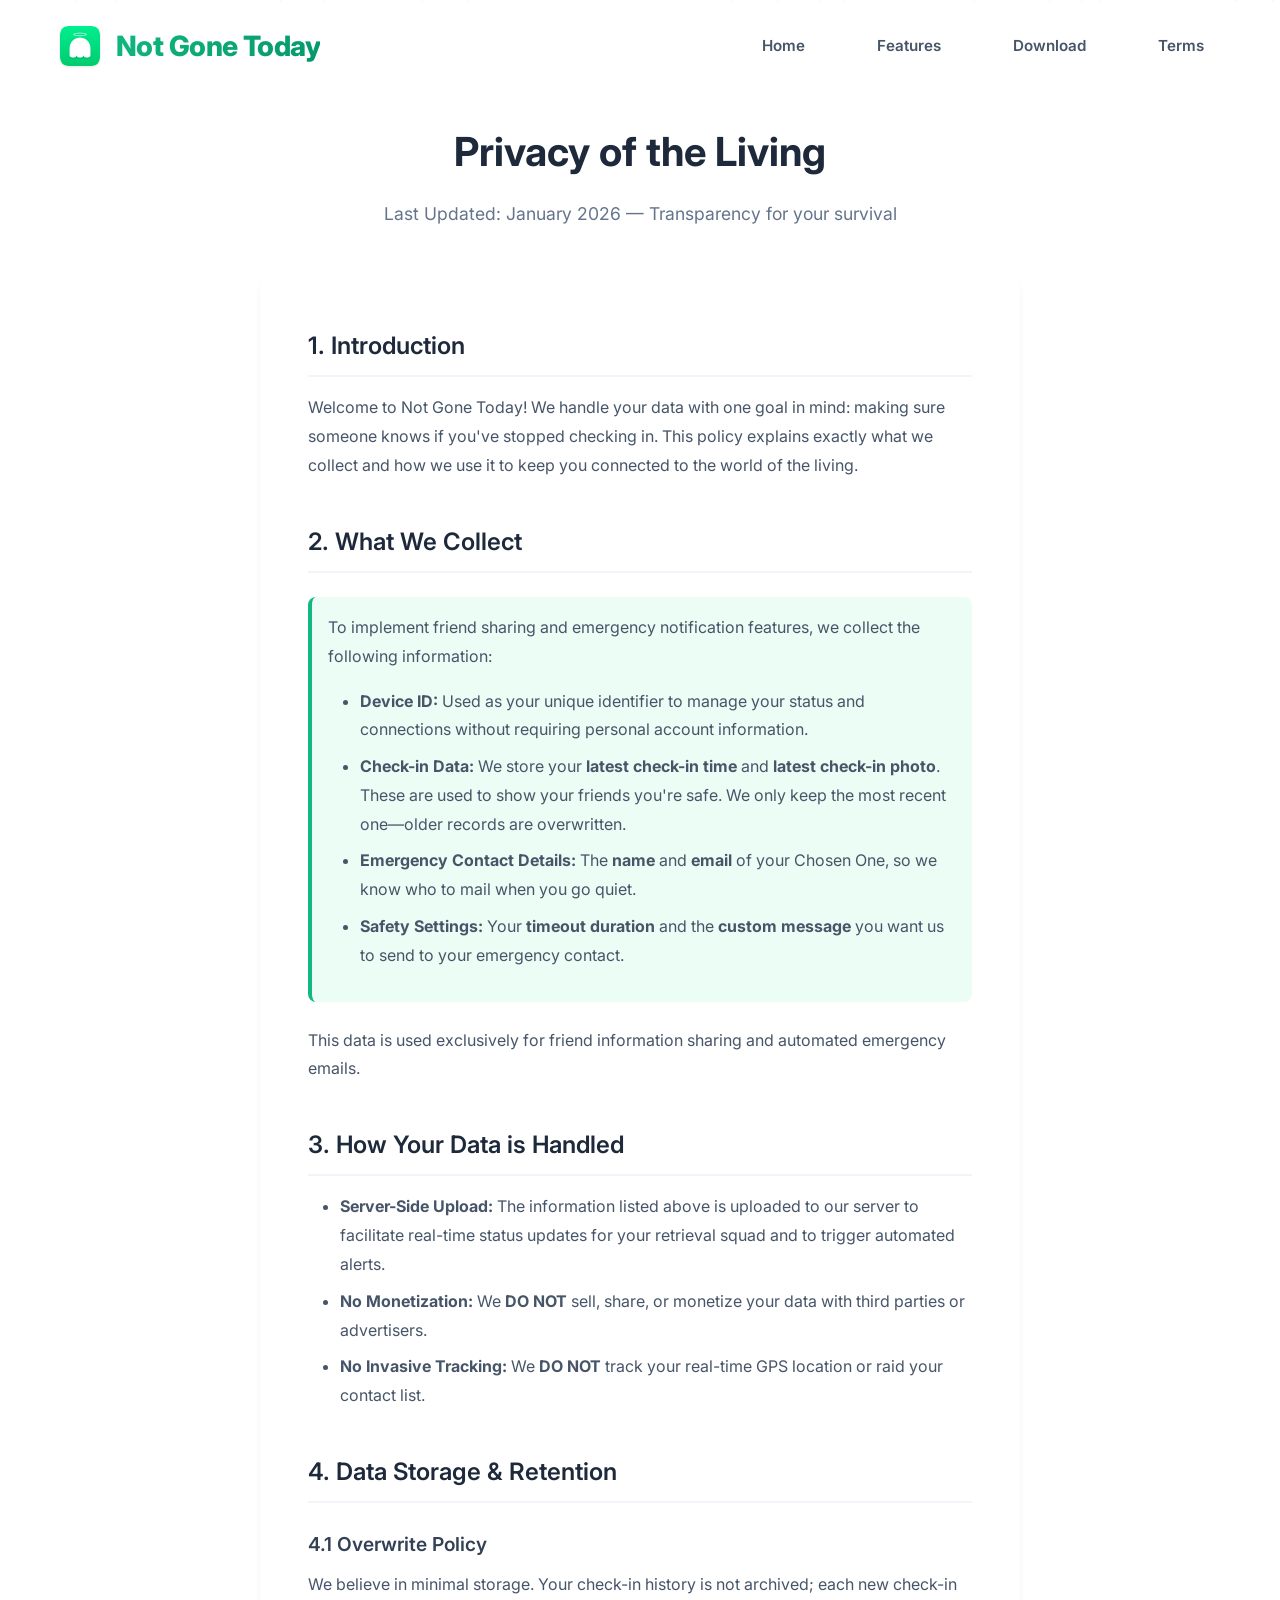
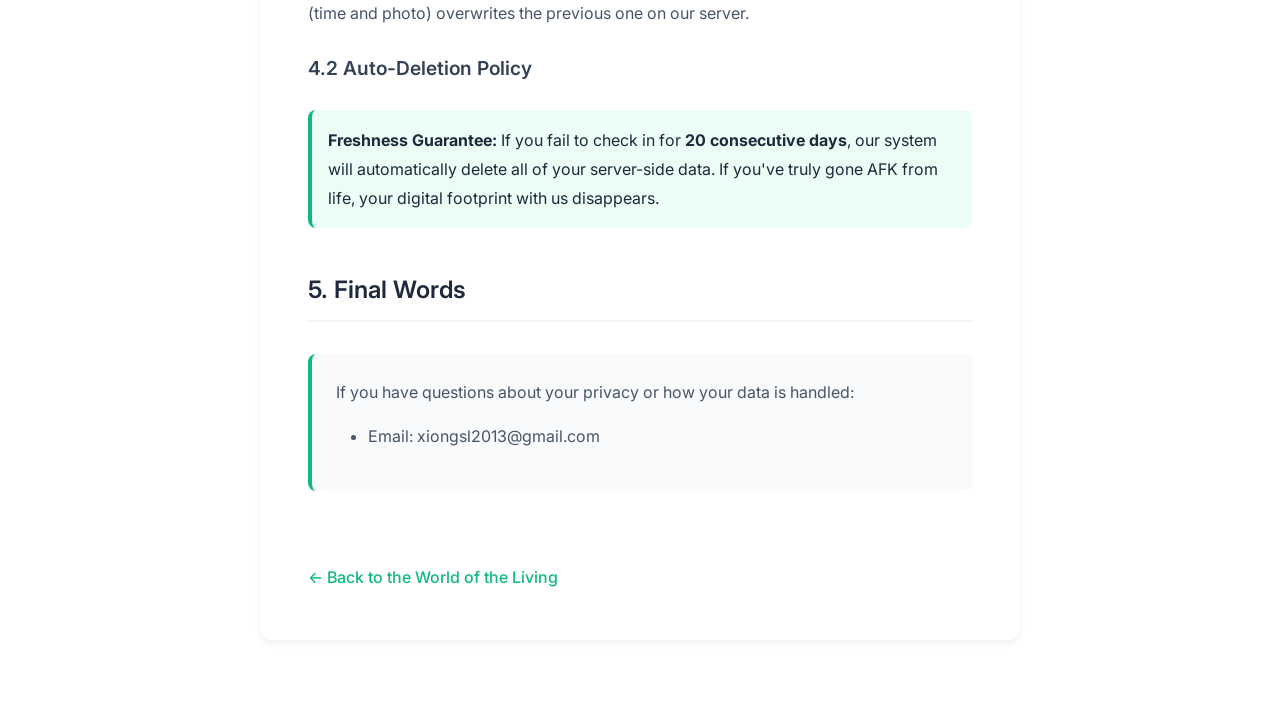
==== commit 8b7467df: "Rename website branding copy to Not Gone Today. Made-with: Cursor" ====
--- a/privacy.html
+++ b/privacy.html
@@ -3,8 +3,8 @@
 <head>
     <meta charset="UTF-8">
     <meta name="viewport" content="width=device-width, initial-scale=1.0">
-    <title>Privacy of the Living - Are you dead?</title>
-    <meta name="description" content="Are you dead? Privacy Policy - How we keep your secrets while you're still alive">
+    <title>Privacy of the Living - Not Gone Today</title>
+    <meta name="description" content="Not Gone Today Privacy Policy - How we keep your secrets while you're still alive">
     <link rel="preconnect" href="https://fonts.googleapis.com">
     <link rel="preconnect" href="https://fonts.gstatic.com" crossorigin>
     <link href="https://fonts.googleapis.com/css2?family=Inter:wght@400;500;600;700;800;900&display=swap" rel="stylesheet">
@@ -125,8 +125,8 @@
     <nav class="navbar">
         <div class="nav-container">
             <div class="nav-logo">
-                <img src="assets/icon/app_icon.png" alt="Are you dead?" class="logo-img">
-                <span class="logo-text">Are you dead?</span>
+                <img src="assets/icon/app_icon.png" alt="Not Gone Today" class="logo-img">
+                <span class="logo-text">Not Gone Today</span>
             </div>
             <div class="nav-menu">
                 <a href="index.html" class="nav-link">Home</a>
@@ -147,7 +147,7 @@
             <div class="privacy-section">
                 <h2>1. Introduction</h2>
                 <p>
-                    Welcome to Are you dead?! We handle your data with one goal in mind: making sure someone knows if you've stopped checking in. This policy explains exactly what we collect and how we use it to keep you connected to the world of the living.
+                    Welcome to Not Gone Today! We handle your data with one goal in mind: making sure someone knows if you've stopped checking in. This policy explains exactly what we collect and how we use it to keep you connected to the world of the living.
                 </p>
             </div>
 
--- a/styles.css
+++ b/styles.css
@@ -6,7 +6,7 @@
 }
 
 :root {
-    /* Are you dead? 绿色主题配色 */
+    /* Not Gone Today 绿色主题配色 */
     --primary-color: #10B981;
     --primary-dark: #059669;
     --primary-light: #34D399;
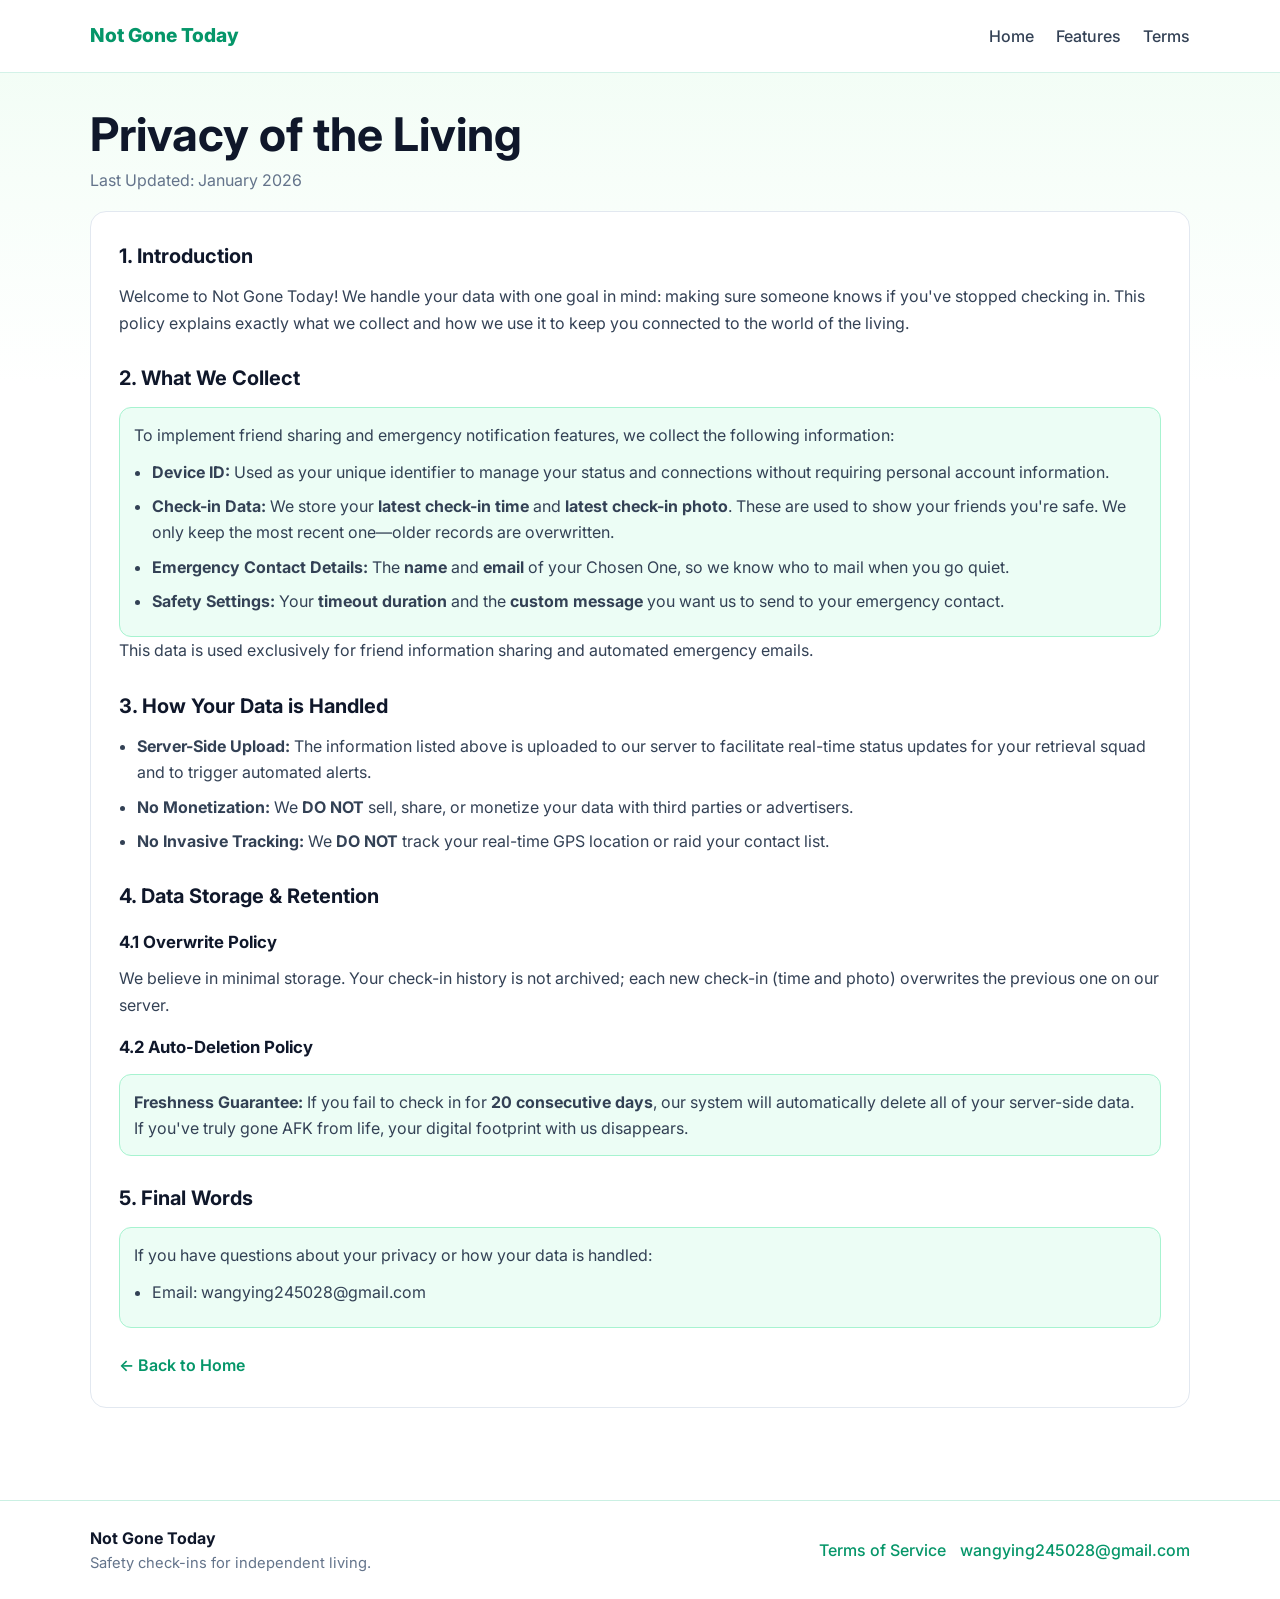
==== commit d23cacc7: "Redesign website with unified app-aligned visual style. Made-with: Cursor" ====
--- a/privacy.html
+++ b/privacy.html
@@ -4,156 +4,42 @@
     <meta charset="UTF-8">
     <meta name="viewport" content="width=device-width, initial-scale=1.0">
     <title>Privacy of the Living - Not Gone Today</title>
-    <meta name="description" content="Not Gone Today Privacy Policy - How we keep your secrets while you're still alive">
+    <meta name="description" content="Not Gone Today privacy policy. Learn what data we collect and how it is used for safety check-ins.">
     <link rel="preconnect" href="https://fonts.googleapis.com">
     <link rel="preconnect" href="https://fonts.gstatic.com" crossorigin>
-    <link href="https://fonts.googleapis.com/css2?family=Inter:wght@400;500;600;700;800;900&display=swap" rel="stylesheet">
+    <link href="https://fonts.googleapis.com/css2?family=Inter:wght@400;500;600;700;800&display=swap" rel="stylesheet">
     <link rel="stylesheet" href="styles.css">
-    <link rel="icon" type="image/png" href="assets/icon/app_icon.png">
-    <style>
-        .privacy-container {
-            max-width: 800px;
-            margin: 0 auto;
-            padding: 120px 20px 80px;
-        }
-        
-        .privacy-header {
-            text-align: center;
-            margin-bottom: 3rem;
-        }
-        
-        .privacy-title {
-            font-size: 2.5rem;
-            font-weight: 700;
-            color: #1e293b;
-            margin-bottom: 1rem;
-        }
-        
-        .privacy-subtitle {
-            font-size: 1.1rem;
-            color: #64748b;
-        }
-        
-        .privacy-content {
-            background: white;
-            padding: 3rem;
-            border-radius: 12px;
-            box-shadow: 0 4px 6px rgba(0, 0, 0, 0.05);
-            line-height: 1.8;
-        }
-        
-        .privacy-section {
-            margin-bottom: 2.5rem;
-        }
-        
-        .privacy-section h2 {
-            font-size: 1.5rem;
-            font-weight: 600;
-            color: #1e293b;
-            margin-bottom: 1rem;
-            padding-bottom: 0.5rem;
-            border-bottom: 2px solid #f1f5f9;
-        }
-        
-        .privacy-section h3 {
-            font-size: 1.2rem;
-            font-weight: 600;
-            color: #334155;
-            margin: 1.5rem 0 0.5rem;
-        }
-        
-        .privacy-section p {
-            margin-bottom: 1rem;
-            color: #475569;
-        }
-        
-        .privacy-section ul {
-            margin: 1rem 0;
-            padding-left: 2rem;
-        }
-        
-        .privacy-section li {
-            margin-bottom: 0.5rem;
-            color: #475569;
-        }
-        
-        .highlight {
-            background-color: #ecfdf5;
-            padding: 1rem;
-            border-radius: 8px;
-            border-left: 4px solid #10b981;
-            margin: 1.5rem 0;
-        }
-        
-        .contact-info {
-            background-color: #f8fafc;
-            padding: 1.5rem;
-            border-radius: 8px;
-            border-left: 4px solid #10b981;
-            margin: 2rem 0;
-        }
-        
-        .back-link {
-            display: inline-block;
-            margin-top: 2rem;
-            color: #10b981;
-            text-decoration: none;
-            font-weight: 500;
-        }
-        
-        .back-link:hover {
-            text-decoration: underline;
-        }
-        
-        @media (max-width: 768px) {
-            .privacy-container {
-                padding: 100px 15px 60px;
-            }
-            
-            .privacy-content {
-                padding: 2rem;
-            }
-            
-            .privacy-title {
-                font-size: 2rem;
-            }
-        }
-    </style>
 </head>
 <body>
-    <!-- Navbar -->
-    <nav class="navbar">
-        <div class="nav-container">
-            <div class="nav-logo">
-                <img src="assets/icon/app_icon.png" alt="Not Gone Today" class="logo-img">
-                <span class="logo-text">Not Gone Today</span>
-            </div>
-            <div class="nav-menu">
+    <header class="navbar">
+        <div class="container nav-container">
+            <a class="brand" href="index.html">Not Gone Today</a>
+            <button class="menu-toggle" type="button" aria-label="Toggle navigation" aria-expanded="false">Menu</button>
+            <nav class="nav-menu">
                 <a href="index.html" class="nav-link">Home</a>
                 <a href="index.html#features" class="nav-link">Features</a>
-                <a href="index.html#download" class="nav-link">Download</a>
                 <a href="terms.html" class="nav-link">Terms</a>
-            </div>
+            </nav>
         </div>
-    </nav>
+    </header>
 
-    <div class="privacy-container">
-        <div class="privacy-header">
-            <h1 class="privacy-title">Privacy of the Living</h1>
-            <p class="privacy-subtitle">Last Updated: January 2026 — Transparency for your survival</p>
+    <main class="policy-page">
+        <div class="container policy-header">
+            <h1>Privacy of the Living</h1>
+            <p>Last Updated: January 2026</p>
         </div>
 
-        <div class="privacy-content">
-            <div class="privacy-section">
+        <div class="container policy-content">
+            <section class="policy-section">
                 <h2>1. Introduction</h2>
                 <p>
                     Welcome to Not Gone Today! We handle your data with one goal in mind: making sure someone knows if you've stopped checking in. This policy explains exactly what we collect and how we use it to keep you connected to the world of the living.
                 </p>
-            </div>
+            </section>
 
-            <div class="privacy-section">
+            <section class="policy-section">
                 <h2>2. What We Collect</h2>
-                <div class="highlight">
+                <div class="notice-box">
                     <p>To implement friend sharing and emergency notification features, we collect the following information:</p>
                     <ul>
                         <li><strong>Device ID:</strong> Used as your unique identifier to manage your status and connections without requiring personal account information.</li>
@@ -163,43 +49,55 @@
                     </ul>
                 </div>
                 <p>This data is used exclusively for friend information sharing and automated emergency emails.</p>
-            </div>
+            </section>
 
-            <div class="privacy-section">
+            <section class="policy-section">
                 <h2>3. How Your Data is Handled</h2>
                 <ul>
                     <li><strong>Server-Side Upload:</strong> The information listed above is uploaded to our server to facilitate real-time status updates for your retrieval squad and to trigger automated alerts.</li>
                     <li><strong>No Monetization:</strong> We <strong>DO NOT</strong> sell, share, or monetize your data with third parties or advertisers.</li>
                     <li><strong>No Invasive Tracking:</strong> We <strong>DO NOT</strong> track your real-time GPS location or raid your contact list.</li>
                 </ul>
-            </div>
+            </section>
 
-            <div class="privacy-section">
+            <section class="policy-section">
                 <h2>4. Data Storage & Retention</h2>
                 
                 <h3>4.1 Overwrite Policy</h3>
                 <p>We believe in minimal storage. Your check-in history is not archived; each new check-in (time and photo) overwrites the previous one on our server.</p>
 
                 <h3>4.2 Auto-Deletion Policy</h3>
-                <div class="highlight">
+                <div class="notice-box">
                     <strong>Freshness Guarantee:</strong> If you fail to check in for <strong>20 consecutive days</strong>, our system will automatically delete all of your server-side data. If you've truly gone AFK from life, your digital footprint with us disappears.
                 </div>
-            </div>
+            </section>
 
-            <div class="privacy-section">
+            <section class="policy-section">
                 <h2>5. Final Words</h2>
-                <div class="contact-info">
+                <div class="notice-box">
                     <p>If you have questions about your privacy or how your data is handled:</p>
                     <ul>
-                        <li>Email: xiongsl2013@gmail.com</li>
+                        <li>Email: wangying245028@gmail.com</li>
                     </ul>
                 </div>
+            </section>
+
+            <a href="index.html" class="back-link">← Back to Home</a>
+        </div>
+    </main>
+
+    <footer class="footer footer-simple">
+        <div class="container footer-content">
+            <div>
+                <p class="footer-brand">Not Gone Today</p>
+                <p class="footer-copy">Safety check-ins for independent living.</p>
             </div>
-
-            <a href="index.html" class="back-link">← Back to the World of the Living</a>
+            <div class="footer-links">
+                <a href="terms.html">Terms of Service</a>
+                <a href="mailto:wangying245028@gmail.com">wangying245028@gmail.com</a>
+            </div>
         </div>
-    </div>
-
+    </footer>
     <script src="script.js"></script>
 </body>
 </html>
--- a/styles.css
+++ b/styles.css
@@ -1,887 +1,81 @@
-/* 全局样式重置 */
-* {
-    margin: 0;
-    padding: 0;
-    box-sizing: border-box;
+*{box-sizing:border-box;margin:0;padding:0}
+:root{
+  --p:#10b981;--pd:#059669;--ps:#d1fae5;--t:#334155;--ts:#64748b;--tb:#0f172a;
+  --bg:#fff;--bg2:#f8fafc;--bd:#e2e8f0;
+}
+html{scroll-behavior:smooth}
+body{font-family:"Inter",-apple-system,BlinkMacSystemFont,"Segoe UI",sans-serif;color:var(--t);background:linear-gradient(180deg,#f0fdf4 0%,#fff 24%);line-height:1.65}
+.container{width:min(1100px,92%);margin:0 auto}
+
+.navbar{position:sticky;top:0;z-index:20;background:rgba(255,255,255,.94);border-bottom:1px solid rgba(16,185,129,.18);backdrop-filter:blur(8px)}
+.navbar.scrolled{box-shadow:0 6px 20px rgba(15,23,42,.08)}
+.nav-container{min-height:72px;display:flex;align-items:center;justify-content:space-between;gap:24px}
+.brand{color:var(--pd);font-weight:800;font-size:1.2rem;text-decoration:none}
+.menu-toggle{display:none;border:1px solid var(--bd);background:var(--bg);color:var(--t);border-radius:10px;padding:8px 12px;font-weight:600}
+.nav-menu{display:flex;align-items:center;gap:22px}
+.nav-link{color:var(--t);text-decoration:none;font-weight:500}
+.nav-link:hover{color:var(--pd)}
+
+.hero{padding:90px 0 64px}
+.hero-content{max-width:760px}
+.hero-badge{display:inline-block;background:var(--ps);color:#065f46;border:1px solid #a7f3d0;border-radius:999px;padding:6px 14px;font-size:.86rem;font-weight:600;margin-bottom:18px}
+h1{font-size:clamp(2.2rem,6vw,3.8rem);line-height:1.12;color:var(--tb);margin-bottom:14px}
+.hero-lead{font-size:1.24rem;color:#14532d;margin-bottom:10px;font-weight:600}
+.hero-text{font-size:1.05rem;color:var(--ts);max-width:700px}
+.hero-actions{display:flex;gap:12px;margin-top:26px;flex-wrap:wrap}
+
+.btn{display:inline-block;text-decoration:none;border-radius:12px;padding:11px 18px;font-weight:600;transition:transform .2s ease,box-shadow .2s ease,background-color .2s ease}
+.btn:hover{transform:translateY(-1px)}
+.btn-primary{background:var(--p);color:#fff;box-shadow:0 8px 20px rgba(16,185,129,.25)}
+.btn-primary:hover{background:var(--pd)}
+.btn-secondary{background:#fff;color:var(--pd);border:1px solid #86efac}
+
+.section{padding:68px 0}
+.section-muted{background:var(--bg2);border-top:1px solid var(--bd);border-bottom:1px solid var(--bd)}
+.section-title{font-size:clamp(1.7rem,4vw,2.5rem);color:var(--tb);margin-bottom:8px}
+.section-subtitle{color:var(--ts);margin-bottom:28px}
+
+.feature-grid{display:grid;grid-template-columns:repeat(2,minmax(0,1fr));gap:16px}
+.card{background:var(--bg);border:1px solid var(--bd);border-radius:16px;padding:22px}
+.card h3{color:var(--tb);margin-bottom:10px;font-size:1.1rem}
+.card p{color:var(--ts)}
+
+.steps{display:grid;gap:12px}
+.step{border:1px solid var(--bd);background:#fff;border-radius:14px;padding:16px 18px;display:flex;gap:12px;align-items:flex-start}
+.step-index{min-width:36px;height:36px;border-radius:999px;display:inline-flex;align-items:center;justify-content:center;background:var(--ps);color:var(--pd);font-weight:700;font-size:.85rem}
+
+.policy-page{padding:36px 0 60px}
+.policy-header{margin-bottom:18px}
+.policy-header h1{font-size:clamp(1.9rem,4.5vw,2.9rem);margin-bottom:6px}
+.policy-header p{color:var(--ts)}
+.policy-content{background:#fff;border:1px solid var(--bd);border-radius:16px;padding:28px}
+.policy-section+.policy-section{margin-top:26px}
+.policy-section h2{font-size:1.25rem;color:var(--tb);margin-bottom:10px}
+.policy-section h3{font-size:1.05rem;margin:16px 0 8px;color:var(--tb)}
+.policy-section ul{margin:10px 0 0 18px}
+.policy-section li{margin-bottom:8px}
+.notice-box{margin-top:12px;border-radius:12px;border:1px solid #a7f3d0;background:#ecfdf5;padding:14px}
+.notice-box-warning{border-color:#fecaca;background:#fef2f2}
+.back-link{margin-top:24px;display:inline-block;color:var(--pd);text-decoration:none;font-weight:600}
+
+.footer{border-top:1px solid rgba(16,185,129,.22);background:#fff;margin-top:60px}
+.footer-simple{margin-top:32px}
+.footer-content{padding:24px 0;display:flex;align-items:center;justify-content:space-between;gap:16px}
+.footer-brand{font-weight:700;color:var(--tb)}
+.footer-copy{font-size:.92rem;color:var(--ts)}
+.footer-links{display:flex;gap:14px;flex-wrap:wrap}
+.footer-links a{color:var(--pd);text-decoration:none;font-weight:500}
+.footer-links a:hover{text-decoration:underline}
+
+@media (max-width:900px){
+  .menu-toggle{display:inline-flex}
+  .nav-menu{position:absolute;top:72px;left:0;right:0;background:#fff;border-bottom:1px solid var(--bd);padding:14px 4%;display:none;flex-direction:column;align-items:flex-start;gap:12px}
+  .nav-menu.is-open{display:flex}
+  .feature-grid{grid-template-columns:1fr}
 }
 
-:root {
-    /* Not Gone Today 绿色主题配色 */
-    --primary-color: #10B981;
-    --primary-dark: #059669;
-    --primary-light: #34D399;
-    --primary-gradient: linear-gradient(135deg, #10B981 0%, #059669 100%);
-    --secondary-gradient: linear-gradient(135deg, #34D399 0%, #10B981 100%);
-    --accent-gradient: linear-gradient(135deg, #F59E0B 0%, #D97706 100%);
-    --danger-gradient: linear-gradient(135deg, #EF4444 0%, #DC2626 100%);
-    --dark-gradient: linear-gradient(135deg, #0F172A 0%, #1E293B 100%);
-    --glass-bg: rgba(255, 255, 255, 0.1);
-    --glass-border: rgba(255, 255, 255, 0.2);
-    --text-primary: #1e293b;
-    --text-secondary: #475569;
-    --text-muted: #94a3b8;
-    --bg-primary: #ffffff;
-    --bg-secondary: #f8fafc;
-    --bg-dark: #0f172a;
-    --shadow-sm: 0 1px 3px rgba(0, 0, 0, 0.1);
-    --shadow-md: 0 4px 6px rgba(16, 185, 129, 0.1);
-    --shadow-lg: 0 10px 25px rgba(16, 185, 129, 0.15);
-    --shadow-xl: 0 20px 40px rgba(16, 185, 129, 0.2);
-    --border-radius: 16px;
-    --border-radius-sm: 8px;
-    --border-radius-lg: 24px;
+@media (max-width:640px){
+  .hero{padding:68px 0 44px}
+  .policy-content{padding:20px}
+  .footer-content{flex-direction:column;align-items:flex-start}
 }
-
-body {
-    font-family: 'Inter', -apple-system, BlinkMacSystemFont, 'Segoe UI', 'Roboto', 'Oxygen', 'Ubuntu', 'Cantarell', sans-serif;
-    line-height: 1.6;
-    color: var(--text-primary);
-    background: var(--bg-primary);
-    overflow-x: hidden;
-}
-
-.container {
-    max-width: 1200px;
-    margin: 0 auto;
-    padding: 0 20px;
-}
-
-/* 导航栏样式 */
-.navbar {
-    position: fixed;
-    top: 0;
-    left: 0;
-    right: 0;
-    background: rgba(255, 255, 255, 0.8);
-    backdrop-filter: blur(20px);
-    -webkit-backdrop-filter: blur(20px);
-    border-bottom: 1px solid rgba(255, 255, 255, 0.2);
-    z-index: 1000;
-    padding: 1.5rem 0;
-    transition: all 0.3s ease;
-}
-
-.navbar.scrolled {
-    background: rgba(255, 255, 255, 0.95);
-    box-shadow: var(--shadow-md);
-    padding: 1rem 0;
-}
-
-.nav-container {
-    max-width: 1200px;
-    margin: 0 auto;
-    padding: 0 20px;
-    display: flex;
-    justify-content: space-between;
-    align-items: center;
-}
-
-.nav-logo {
-    display: flex;
-    align-items: center;
-    gap: 16px;
-    transition: transform 0.3s ease;
-}
-
-.nav-logo:hover {
-    transform: scale(1.05);
-}
-
-.logo-img {
-    width: 40px;
-    height: 40px;
-    border-radius: var(--border-radius-sm);
-    box-shadow: var(--shadow-sm);
-    transition: all 0.3s ease;
-}
-
-.logo-img:hover {
-    box-shadow: var(--shadow-md);
-    transform: rotate(5deg);
-}
-
-.logo-text {
-    font-size: 1.75rem;
-    font-weight: 800;
-    background: var(--primary-gradient);
-    -webkit-background-clip: text;
-    -webkit-text-fill-color: transparent;
-    background-clip: text;
-    letter-spacing: -0.02em;
-}
-
-.nav-menu {
-    display: flex;
-    gap: 2.5rem;
-    align-items: center;
-}
-
-.nav-link {
-    text-decoration: none;
-    color: var(--text-secondary);
-    font-weight: 600;
-    font-size: 0.95rem;
-    position: relative;
-    transition: all 0.3s ease;
-    padding: 0.5rem 1rem;
-    border-radius: var(--border-radius-sm);
-}
-
-.nav-link:hover {
-    color: var(--primary-color);
-    background: rgba(16, 185, 129, 0.1);
-    transform: translateY(-2px);
-}
-
-.nav-link::after {
-    content: '';
-    position: absolute;
-    bottom: -2px;
-    left: 50%;
-    width: 0;
-    height: 2px;
-    background: var(--primary-gradient);
-    transition: all 0.3s ease;
-    transform: translateX(-50%);
-}
-
-.nav-link:hover::after {
-    width: 80%;
-}
-
-/* 英雄区域样式 */
-.hero {
-    padding: 140px 0 100px;
-    text-align: center;
-    background: linear-gradient(135deg, #10B981 0%, #059669 50%, #34D399 100%);
-    color: white;
-    position: relative;
-    overflow: hidden;
-}
-
-.hero::before {
-    content: '';
-    position: absolute;
-    top: 0;
-    left: 0;
-    right: 0;
-    bottom: 0;
-    background: url('data:image/svg+xml,<svg xmlns="http://www.w3.org/2000/svg" viewBox="0 0 100 100"><defs><pattern id="ai-pattern" width="50" height="50" patternUnits="userSpaceOnUse"><circle cx="25" cy="25" r="2" fill="rgba(255,255,255,0.1)"/><circle cx="10" cy="10" r="1" fill="rgba(255,255,255,0.1)"/><circle cx="40" cy="15" r="1.5" fill="rgba(255,255,255,0.1)"/><circle cx="15" cy="40" r="1" fill="rgba(255,255,255,0.1)"/><circle cx="35" cy="35" r="0.5" fill="rgba(255,255,255,0.1)"/></pattern></defs><rect width="100" height="100" fill="url(%23ai-pattern)"/></svg>');
-    opacity: 0.4;
-    animation: neuralNetwork 15s ease-in-out infinite;
-}
-
-.hero::after {
-    content: '';
-    position: absolute;
-    top: 0;
-    left: 0;
-    right: 0;
-    bottom: 0;
-    background: linear-gradient(45deg, transparent 30%, rgba(255, 255, 255, 0.1) 50%, transparent 70%);
-    animation: dataFlow 8s ease-in-out infinite;
-    pointer-events: none;
-}
-
-@keyframes float {
-    0%, 100% { transform: translateY(0px) rotate(0deg); }
-    50% { transform: translateY(-20px) rotate(1deg); }
-}
-
-.hero-container {
-    max-width: 900px;
-    margin: 0 auto;
-    padding: 0 20px;
-    position: relative;
-    z-index: 2;
-}
-
-.hero-title {
-    font-size: 4rem;
-    font-weight: 900;
-    margin-bottom: 1.5rem;
-    letter-spacing: -0.03em;
-    background: linear-gradient(135deg, #ffffff 0%, #f0f9ff 100%);
-    -webkit-background-clip: text;
-    -webkit-text-fill-color: transparent;
-    background-clip: text;
-    text-shadow: 0 4px 8px rgba(0, 0, 0, 0.1);
-    animation: fadeInUp 1s ease-out;
-}
-
-.hero-subtitle {
-    font-size: 1.75rem;
-    font-weight: 500;
-    margin-bottom: 2.5rem;
-    opacity: 0.95;
-    color: rgba(255, 255, 255, 0.9);
-    animation: fadeInUp 1s ease-out 0.2s both;
-}
-
-.hero-description {
-    font-size: 1.2rem;
-    line-height: 1.8;
-    margin-bottom: 3.5rem;
-    opacity: 0.85;
-    max-width: 700px;
-    margin-left: auto;
-    margin-right: auto;
-    color: rgba(255, 255, 255, 0.9);
-    animation: fadeInUp 1s ease-out 0.4s both;
-}
-
-.hero-buttons {
-    display: flex;
-    gap: 1.5rem;
-    justify-content: center;
-    flex-wrap: wrap;
-    animation: fadeInUp 1s ease-out 0.6s both;
-}
-
-/* 按钮样式 */
-.btn {
-    display: inline-flex;
-    align-items: center;
-    justify-content: center;
-    padding: 16px 32px;
-    border-radius: var(--border-radius);
-    text-decoration: none;
-    font-weight: 700;
-    font-size: 1.1rem;
-    transition: all 0.4s cubic-bezier(0.4, 0, 0.2, 1);
-    border: none;
-    cursor: pointer;
-    position: relative;
-    overflow: hidden;
-    min-width: 160px;
-    box-shadow: var(--shadow-lg);
-}
-
-.btn::before {
-    content: '';
-    position: absolute;
-    top: 0;
-    left: -100%;
-    width: 100%;
-    height: 100%;
-    background: linear-gradient(90deg, transparent, rgba(255, 255, 255, 0.3), transparent);
-    transition: left 0.6s ease;
-}
-
-.btn::after {
-    content: '';
-    position: absolute;
-    top: 0;
-    left: 0;
-    right: 0;
-    bottom: 0;
-    background: linear-gradient(135deg, rgba(16, 185, 129, 0.1), rgba(52, 211, 153, 0.1));
-    opacity: 0;
-    transition: opacity 0.3s ease;
-    border-radius: var(--border-radius);
-}
-
-.btn:hover::before {
-    left: 100%;
-}
-
-.btn:hover::after {
-    opacity: 1;
-}
-
-.btn-primary {
-    background: var(--dark-gradient);
-    color: white;
-    border: 2px solid transparent;
-}
-
-.btn-primary:hover {
-    transform: translateY(-4px) scale(1.02);
-    box-shadow: var(--shadow-xl);
-    background: linear-gradient(135deg, #065F46 0%, #064E3B 100%);
-}
-
-.btn-secondary {
-    background: rgba(255, 255, 255, 0.1);
-    color: white;
-    border: 2px solid rgba(255, 255, 255, 0.3);
-    backdrop-filter: blur(10px);
-}
-
-.btn-secondary:hover {
-    background: rgba(255, 255, 255, 0.2);
-    border-color: rgba(255, 255, 255, 0.6);
-    transform: translateY(-4px) scale(1.02);
-    box-shadow: var(--shadow-xl);
-}
-
-/* 功能特性区域 */
-.features {
-    padding: 100px 0;
-    background: linear-gradient(135deg, #f8fafc 0%, #e2e8f0 100%);
-    position: relative;
-}
-
-.features::before {
-    content: '';
-    position: absolute;
-    top: 0;
-    left: 0;
-    right: 0;
-    bottom: 0;
-    background: url('data:image/svg+xml,<svg xmlns="http://www.w3.org/2000/svg" viewBox="0 0 100 100"><defs><pattern id="dots" width="20" height="20" patternUnits="userSpaceOnUse"><circle cx="10" cy="10" r="1" fill="rgba(16,185,129,0.1)"/></pattern></defs><rect width="100" height="100" fill="url(%23dots)"/></svg>');
-    opacity: 0.5;
-}
-
-.section-title {
-    font-size: 3rem;
-    font-weight: 800;
-    text-align: center;
-    margin-bottom: 1.5rem;
-    background: var(--primary-gradient);
-    -webkit-background-clip: text;
-    -webkit-text-fill-color: transparent;
-    background-clip: text;
-    letter-spacing: -0.02em;
-    position: relative;
-    z-index: 2;
-}
-
-.section-subtitle {
-    font-size: 1.3rem;
-    text-align: center;
-    color: var(--text-secondary);
-    margin-bottom: 5rem;
-    font-weight: 500;
-    position: relative;
-    z-index: 2;
-}
-
-.features-grid {
-    display: grid;
-    grid-template-columns: repeat(auto-fit, minmax(380px, 1fr));
-    gap: 2.5rem;
-    margin-top: 4rem;
-    position: relative;
-    z-index: 2;
-}
-
-.feature-card {
-    background: rgba(255, 255, 255, 0.9);
-    backdrop-filter: blur(20px);
-    padding: 2.5rem;
-    border-radius: var(--border-radius-lg);
-    box-shadow: var(--shadow-lg);
-    transition: all 0.4s cubic-bezier(0.4, 0, 0.2, 1);
-    border: 1px solid rgba(255, 255, 255, 0.2);
-    position: relative;
-    overflow: hidden;
-}
-
-.feature-card::before {
-    content: '';
-    position: absolute;
-    top: 0;
-    left: 0;
-    right: 0;
-    height: 4px;
-    background: var(--primary-gradient);
-    transform: scaleX(0);
-    transition: transform 0.4s ease;
-}
-
-.feature-card:hover::before {
-    transform: scaleX(1);
-}
-
-.feature-card:hover {
-    transform: translateY(-8px) scale(1.02);
-    box-shadow: var(--shadow-xl);
-    background: rgba(255, 255, 255, 0.95);
-}
-
-.feature-icon {
-    width: 80px;
-    height: 80px;
-    background: var(--primary-gradient);
-    border-radius: var(--border-radius);
-    display: flex;
-    align-items: center;
-    justify-content: center;
-    margin-bottom: 2rem;
-    color: white;
-    box-shadow: var(--shadow-md);
-    transition: all 0.3s ease;
-    position: relative;
-    overflow: hidden;
-}
-
-.feature-icon::before {
-    content: '';
-    position: absolute;
-    top: -50%;
-    left: -50%;
-    width: 200%;
-    height: 200%;
-    background: linear-gradient(45deg, transparent, rgba(255, 255, 255, 0.1), transparent);
-    transform: rotate(45deg);
-    transition: all 0.6s ease;
-    opacity: 0;
-}
-
-.feature-icon::after {
-    content: '';
-    position: absolute;
-    top: 0;
-    left: 0;
-    right: 0;
-    bottom: 0;
-    border-radius: var(--border-radius);
-    background: linear-gradient(135deg, rgba(102, 126, 234, 0.2), rgba(240, 147, 251, 0.2));
-    opacity: 0;
-    transition: opacity 0.3s ease;
-}
-
-.feature-card:hover .feature-icon::before {
-    opacity: 1;
-    transform: rotate(45deg) translate(100%, 100%);
-}
-
-.feature-card:hover .feature-icon::after {
-    opacity: 1;
-}
-
-.feature-card:hover .feature-icon {
-    transform: scale(1.1) rotate(5deg);
-    box-shadow: 0 0 30px rgba(102, 126, 234, 0.4), var(--shadow-lg);
-    animation: aiGlow 2s ease-in-out infinite;
-}
-
-.feature-title {
-    font-size: 1.6rem;
-    font-weight: 700;
-    margin-bottom: 1.2rem;
-    color: var(--text-primary);
-    letter-spacing: -0.01em;
-}
-
-.feature-description {
-    color: var(--text-secondary);
-    line-height: 1.7;
-    font-size: 1rem;
-}
-
-/* 下载区域 */
-.download {
-    padding: 100px 0;
-    background: var(--bg-dark);
-    color: white;
-    position: relative;
-    overflow: hidden;
-}
-
-.download::before {
-    content: '';
-    position: absolute;
-    top: 0;
-    left: 0;
-    right: 0;
-    bottom: 0;
-    background: linear-gradient(135deg, #1a202c 0%, #2d3748 50%, #4a5568 100%);
-    opacity: 0.9;
-}
-
-.download .section-title {
-    color: white;
-    background: linear-gradient(135deg, #ffffff 0%, #e2e8f0 100%);
-    -webkit-background-clip: text;
-    -webkit-text-fill-color: transparent;
-    background-clip: text;
-}
-
-.download .section-subtitle {
-    color: rgba(255, 255, 255, 0.8);
-}
-
-.download-grid {
-    display: grid;
-    grid-template-columns: repeat(auto-fit, minmax(300px, 1fr));
-    gap: 3rem;
-    margin-top: 4rem;
-    max-width: 800px;
-    margin-left: auto;
-    margin-right: auto;
-    position: relative;
-    z-index: 2;
-}
-
-.download-card {
-    background: rgba(255, 255, 255, 0.1);
-    backdrop-filter: blur(20px);
-    padding: 3rem 2rem;
-    border-radius: var(--border-radius-lg);
-    text-align: center;
-    border: 1px solid rgba(255, 255, 255, 0.2);
-    transition: all 0.4s cubic-bezier(0.4, 0, 0.2, 1);
-    position: relative;
-    overflow: hidden;
-}
-
-.download-card::before {
-    content: '';
-    position: absolute;
-    top: 0;
-    left: 0;
-    right: 0;
-    bottom: 0;
-    background: var(--accent-gradient);
-    opacity: 0;
-    transition: opacity 0.4s ease;
-}
-
-.download-card:hover::before {
-    opacity: 0.1;
-}
-
-.download-card:hover {
-    transform: translateY(-8px) scale(1.05);
-    box-shadow: 0 25px 50px rgba(0, 0, 0, 0.3);
-    background: rgba(255, 255, 255, 0.15);
-    border-color: rgba(255, 255, 255, 0.3);
-}
-
-.download-icon {
-    width: 80px;
-    height: 80px;
-    background: var(--accent-gradient);
-    border-radius: var(--border-radius);
-    display: flex;
-    align-items: center;
-    justify-content: center;
-    margin: 0 auto 2rem;
-    color: white;
-    box-shadow: var(--shadow-lg);
-    transition: all 0.3s ease;
-    position: relative;
-    z-index: 2;
-}
-
-.download-card:hover .download-icon {
-    transform: scale(1.1) rotate(10deg);
-    box-shadow: 0 0 40px rgba(79, 172, 254, 0.5), var(--shadow-xl);
-    animation: aiGlow 3s ease-in-out infinite;
-}
-
-.download-card h3 {
-    font-size: 1.8rem;
-    font-weight: 700;
-    margin-bottom: 0.8rem;
-    color: white;
-    position: relative;
-    z-index: 2;
-}
-
-.download-card p {
-    color: rgba(255, 255, 255, 0.8);
-    margin-bottom: 2rem;
-    font-size: 1.1rem;
-    position: relative;
-    z-index: 2;
-}
-
-/* 页脚样式 */
-.footer {
-    background: var(--dark-gradient);
-    color: white;
-    padding: 4rem 0 2rem;
-    position: relative;
-    overflow: hidden;
-}
-
-.footer::before {
-    content: '';
-    position: absolute;
-    top: 0;
-    left: 0;
-    right: 0;
-    bottom: 0;
-    background: url('data:image/svg+xml,<svg xmlns="http://www.w3.org/2000/svg" viewBox="0 0 100 100"><defs><pattern id="footer-dots" width="10" height="10" patternUnits="userSpaceOnUse"><circle cx="5" cy="5" r="0.5" fill="rgba(255,255,255,0.1)"/></pattern></defs><rect width="100" height="100" fill="url(%23footer-dots)"/></svg>');
-    opacity: 0.3;
-}
-
-.footer-content {
-    display: flex;
-    justify-content: space-between;
-    align-items: center;
-    margin-bottom: 3rem;
-    position: relative;
-    z-index: 2;
-}
-
-.footer-logo {
-    display: flex;
-    align-items: center;
-    gap: 16px;
-}
-
-.footer-logo .logo-text {
-    color: white;
-    font-size: 1.5rem;
-    font-weight: 800;
-}
-
-.footer-logo .logo-img {
-    width: 40px;
-    height: 40px;
-    border-radius: var(--border-radius-sm);
-    box-shadow: var(--shadow-md);
-}
-
-.footer-links {
-    display: flex;
-    gap: 2.5rem;
-}
-
-.footer-links a {
-    color: rgba(255, 255, 255, 0.8);
-    text-decoration: none;
-    font-weight: 500;
-    transition: all 0.3s ease;
-    padding: 0.5rem 1rem;
-    border-radius: var(--border-radius-sm);
-}
-
-.footer-links a:hover {
-    color: white;
-    background: rgba(255, 255, 255, 0.1);
-    transform: translateY(-2px);
-}
-
-.footer-bottom {
-    text-align: center;
-    padding-top: 2rem;
-    border-top: 1px solid rgba(255, 255, 255, 0.2);
-    color: rgba(255, 255, 255, 0.6);
-    position: relative;
-    z-index: 2;
-}
-
-/* 响应式设计 */
-@media (max-width: 768px) {
-    .nav-menu {
-        display: none;
-    }
-    
-    .hero-title {
-        font-size: 2.5rem;
-    }
-    
-    .hero-subtitle {
-        font-size: 1.2rem;
-    }
-    
-    .hero-buttons {
-        flex-direction: column;
-        align-items: center;
-    }
-    
-    .features-grid {
-        grid-template-columns: 1fr;
-    }
-    
-    .download-grid {
-        grid-template-columns: repeat(auto-fit, minmax(200px, 1fr));
-    }
-    
-    .footer-content {
-        flex-direction: column;
-        gap: 1rem;
-        text-align: center;
-    }
-    
-    .footer-links {
-        flex-wrap: wrap;
-        justify-content: center;
-    }
-}
-
-@media (max-width: 480px) {
-    .hero {
-        padding: 100px 0 60px;
-    }
-    
-    .hero-title {
-        font-size: 2rem;
-    }
-    
-    .section-title {
-        font-size: 2rem;
-    }
-    
-    .feature-card,
-    .download-card {
-        padding: 1.5rem;
-    }
-}
-
-/* 平滑滚动 */
-html {
-    scroll-behavior: smooth;
-}
-
-/* 加载动画 */
-@keyframes fadeInUp {
-    from {
-        opacity: 0;
-        transform: translateY(30px);
-    }
-    to {
-        opacity: 1;
-        transform: translateY(0);
-    }
-}
-
-@keyframes slideInLeft {
-    from {
-        opacity: 0;
-        transform: translateX(-50px);
-    }
-    to {
-        opacity: 1;
-        transform: translateX(0);
-    }
-}
-
-@keyframes slideInRight {
-    from {
-        opacity: 0;
-        transform: translateX(50px);
-    }
-    to {
-        opacity: 1;
-        transform: translateX(0);
-    }
-}
-
-@keyframes pulse {
-    0%, 100% {
-        transform: scale(1);
-    }
-    50% {
-        transform: scale(1.05);
-    }
-}
-
-@keyframes aiGlow {
-    0%, 100% {
-        box-shadow: 0 0 20px rgba(16, 185, 129, 0.3);
-    }
-    50% {
-        box-shadow: 0 0 40px rgba(16, 185, 129, 0.6), 0 0 60px rgba(52, 211, 153, 0.3);
-    }
-}
-
-@keyframes neuralNetwork {
-    0% {
-        transform: translateY(0px) rotate(0deg);
-        opacity: 0.3;
-    }
-    25% {
-        transform: translateY(-10px) rotate(90deg);
-        opacity: 0.6;
-    }
-    50% {
-        transform: translateY(-20px) rotate(180deg);
-        opacity: 0.9;
-    }
-    75% {
-        transform: translateY(-10px) rotate(270deg);
-        opacity: 0.6;
-    }
-    100% {
-        transform: translateY(0px) rotate(360deg);
-        opacity: 0.3;
-    }
-}
-
-@keyframes dataFlow {
-    0% {
-        transform: translateX(-100%);
-        opacity: 0;
-    }
-    50% {
-        opacity: 1;
-    }
-    100% {
-        transform: translateX(100%);
-        opacity: 0;
-    }
-}
-
-@keyframes matrixRain {
-    0% {
-        transform: translateY(-100vh);
-        opacity: 0;
-    }
-    10% {
-        opacity: 1;
-    }
-    90% {
-        opacity: 1;
-    }
-    100% {
-        transform: translateY(100vh);
-        opacity: 0;
-    }
-}
-
-@keyframes hologram {
-    0%, 100% {
-        opacity: 0.8;
-        transform: scale(1);
-    }
-    50% {
-        opacity: 1;
-        transform: scale(1.02);
-    }
-}
-
-@keyframes circuitPulse {
-    0%, 100% {
-        stroke-dashoffset: 0;
-    }
-    50% {
-        stroke-dashoffset: 20;
-    }
-}
-
-.feature-card,
-.download-card {
-    animation: fadeInUp 0.8s ease-out;
-}
-
-.nav-logo {
-    animation: slideInLeft 0.8s ease-out;
-}
-
-.nav-menu {
-    animation: slideInRight 0.8s ease-out;
-}
-
-/* 滚动条样式 */
-::-webkit-scrollbar {
-    width: 8px;
-}
-
-::-webkit-scrollbar-track {
-    background: #f1f1f1;
-}
-
-::-webkit-scrollbar-thumb {
-    background: #c1c1c1;
-    border-radius: 4px;
-}
-
-::-webkit-scrollbar-thumb:hover {
-    background: #a8a8a8;
-}
